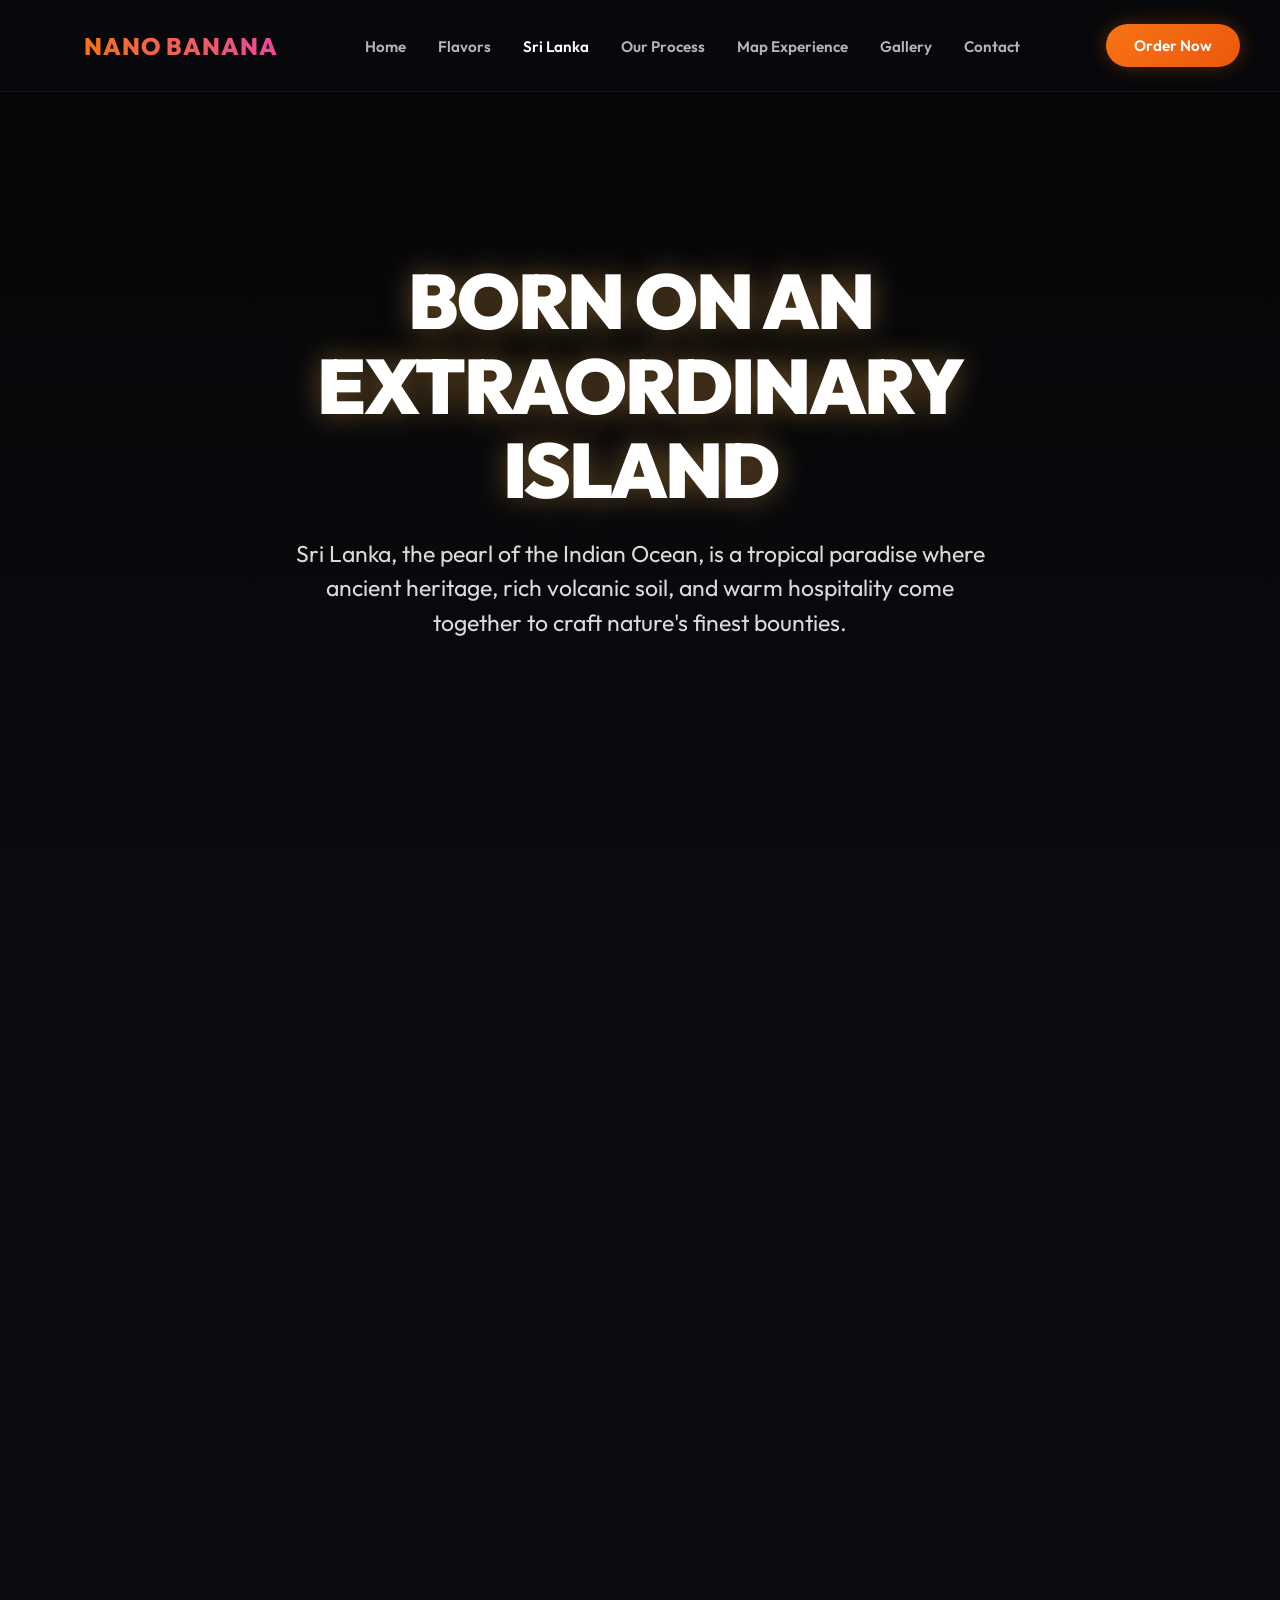
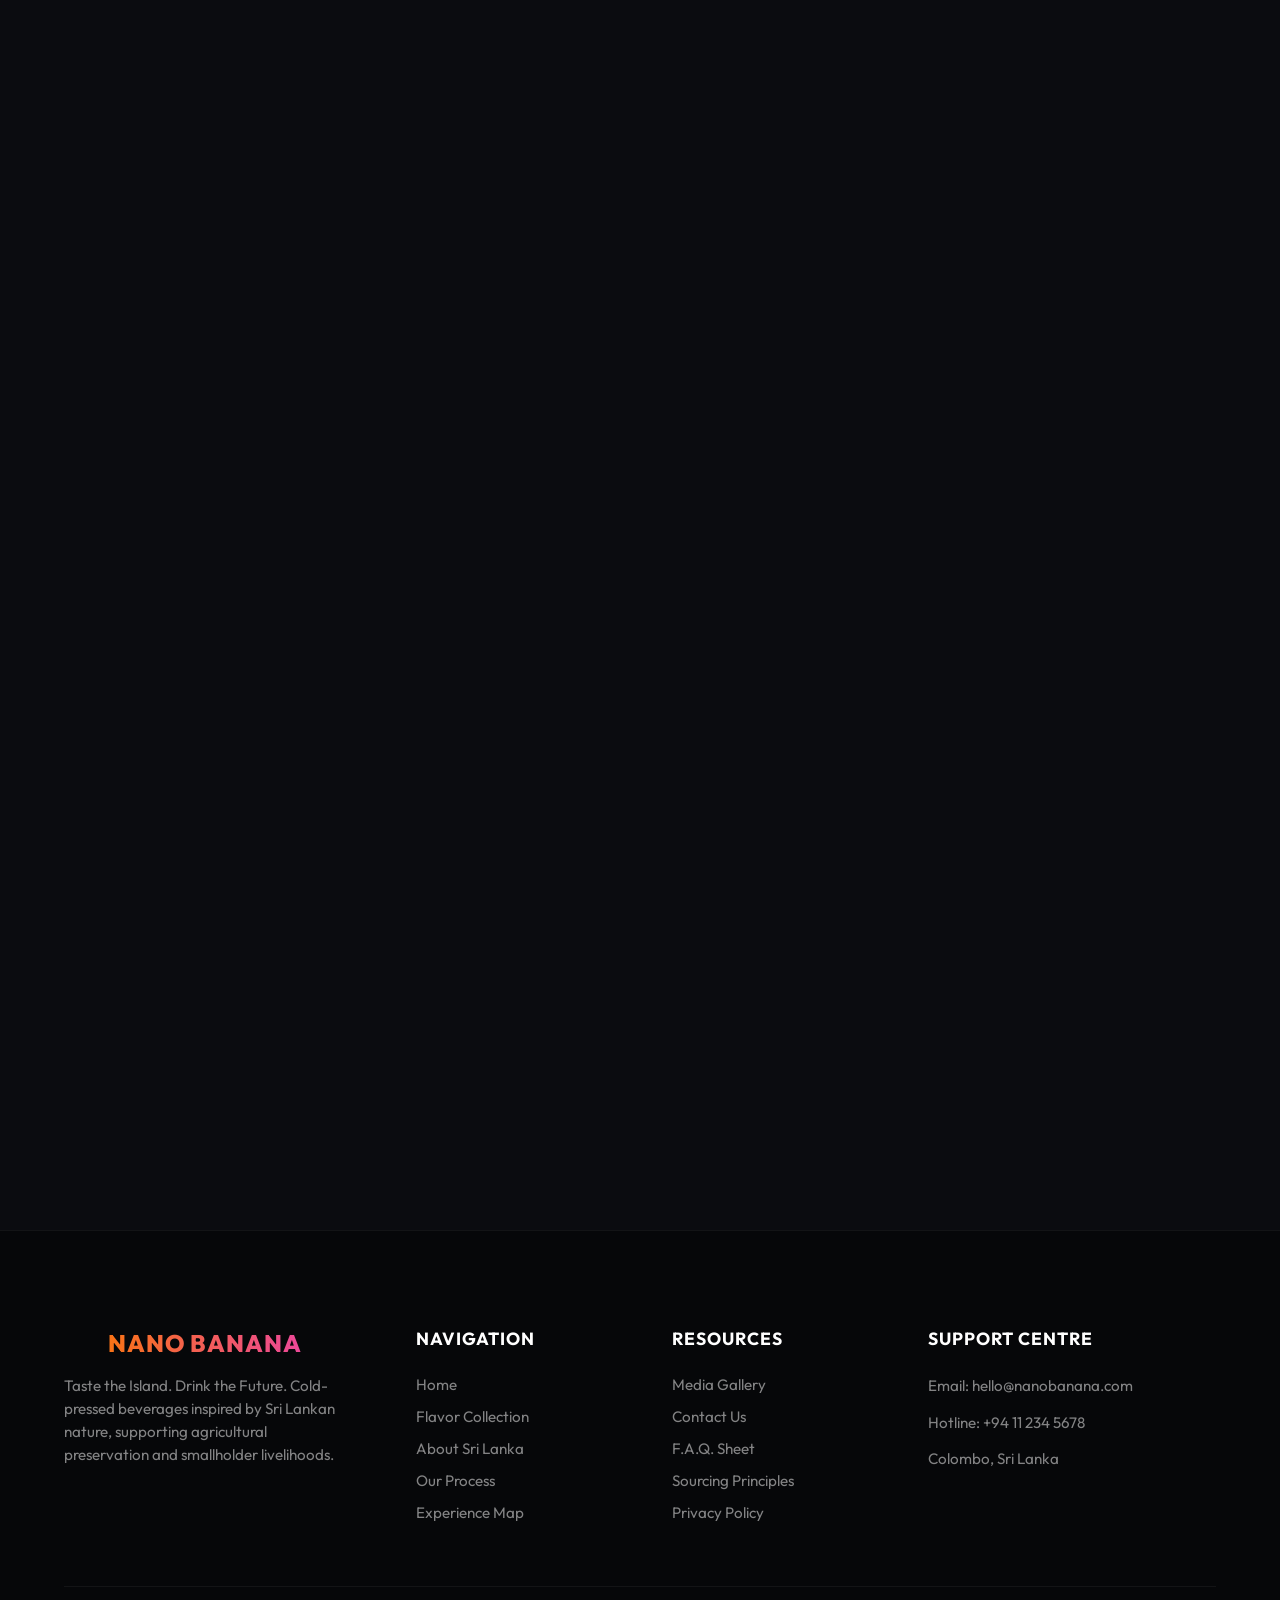
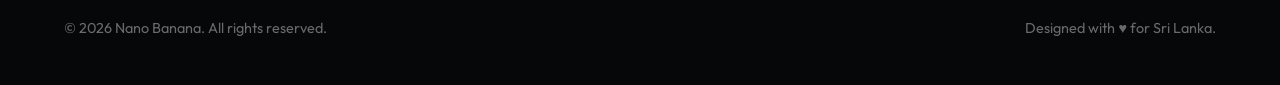
==== about.html @ 2957a3e4 "Added Flavors and about pages" ====
<!DOCTYPE html>
<html lang="en">
<head>
    <meta charset="UTF-8">
    <meta name="viewport" content="width=device-width, initial-scale=1.0">
    <title>Our Roots | About Sri Lanka - Nano Banana</title>
    <link rel="stylesheet" href="style.css">
</head>
<body>
    <!-- Navigation -->
    <nav class="navbar" id="navbar">
        <a href="index.html" class="brand">
            <svg class="brand-icon" viewBox="0 0 24 24">
                <path d="M19.5,9.5C18.8,7.9 17.5,6.5 15.8,5.8C14.1,5.1 12.2,5 10.5,5.5L13.5,2.5L12,1L6,7L12,13L13.5,11.5L10.9,8.9C12.1,8.5 13.5,8.6 14.7,9.1C15.9,9.6 16.8,10.6 17.3,11.8C17.8,13 17.8,14.4 17.3,15.6C16.8,16.8 15.9,17.7 14.7,18.2C13.5,18.7 12.1,18.7 10.9,18.2L9.5,19.6C11.3,20.5 13.5,20.6 15.4,19.9C17.3,19.2 18.8,17.7 19.5,15.8C20.2,13.8 20.2,11.6 19.5,9.5Z" />
                <path d="M8,10.5C7.2,10.5 6.5,11.2 6.5,12C6.5,12.8 7.2,13.5 8,13.5C8.8,13.5 9.5,12.8 9.5,12C9.5,11.2 8.8,10.5 8,10.5Z" />
            </svg>
            <span class="brand-text">Nano Banana</span>
        </a>
        <ul class="nav-links">
            <li><a href="index.html" class="nav-link">Home</a></li>
            <li><a href="flavors.html" class="nav-link">Flavors</a></li>
            <li><a href="about.html" class="nav-link active">Sri Lanka</a></li>
            <li><a href="farm-to-bottle.html" class="nav-link">Our Process</a></li>
            <li><a href="experience.html" class="nav-link">Map Experience</a></li>
            <li><a href="gallery.html" class="nav-link">Gallery</a></li>
            <li><a href="contact.html" class="nav-link">Contact</a></li>
        </ul>
        <a href="flavors.html" class="order-btn pulse-glow">Order Now</a>
    </nav>

    <!-- Main Shell -->
    <main style="padding-top: 0;">
        <!-- Cinematic Video Hero -->
        <section class="video-container">
            <video class="video-bg" autoplay loop muted playsinline>
                <source src="https://player.vimeo.com/external/510850877.hd.mp4?s=d0fb9d08e5e7ec4e837fcf4971c26f075d9e504c&profile_id=172&oauth2_token_id=57447761" type="video/mp4">
            </video>
            <div class="video-overlay"></div>
            <div class="video-content">
                <h1 class="glow-text">Born on an<br>Extraordinary Island</h1>
                <p>Sri Lanka, the pearl of the Indian Ocean, is a tropical paradise where ancient heritage, rich volcanic soil, and warm hospitality come together to craft nature's finest bounties.</p>
            </div>
        </section>

        <!-- Island Intro details -->
        <section class="section reveal-on-scroll">
            <div class="glass-card" style="max-width: 900px; margin: 0 auto; text-align: center;">
                <h3 class="section-title">The Soil, The Sun, The Rain</h3>
                <p class="section-text" style="line-height: 1.8; font-size: 1.2rem;">
                    Our ingredients are grown on smallholder family-owned agricultural estates throughout the island. The unique micro-climates of Sri Lanka—ranging from the humid coastal groves where golden King Coconuts thrive, to the misty highland valleys where aromatic passion fruits ripen—endow our produce with a sweetness and nutrient density that cannot be replicated anywhere else.
                </p>
                <div class="features-container" style="justify-content: center; margin-top: 2rem;">
                    <div class="feature-badge">Ancient Heritage</div>
                    <div class="feature-badge">Volcanic Soils</div>
                    <div class="feature-badge">Warm Monsoons</div>
                    <div class="feature-badge">Ecological Sourcing</div>
                </div>
            </div>
        </section>

        <!-- Destination Showcase Grid -->
        <section class="section reveal-on-scroll">
            <h2 class="section-title" style="text-align: center; margin-bottom: 1rem;">Inspiring Destinations</h2>
            <p class="section-text" style="text-align: center; max-width: 600px; margin: 0 auto 4rem auto;">Explore the geographical landmarks and natural wonders that define the soul of our beverage recipes.</p>
            
            <div class="seasonal-grid">
                <!-- Sigiriya -->
                <div class="seasonal-card">
                    <img src="https://images.unsplash.com/photo-1588598126702-861c828ca1e3?auto=format&fit=crop&w=600&q=80" alt="Sigiriya" class="seasonal-img">
                    <div class="seasonal-content">
                        <span class="seasonal-badge">UNESCO Site</span>
                        <h4>Sigiriya Fortress</h4>
                        <p>Ancient rock palace rising above the lush green northern plains.</p>
                    </div>
                </div>
                <!-- Ella -->
                <div class="seasonal-card">
                    <img src="https://images.unsplash.com/photo-1545161296-d9c2c241f2ad?auto=format&fit=crop&w=600&q=80" alt="Ella" class="seasonal-img">
                    <div class="seasonal-content">
                        <span class="seasonal-badge">Hill Country</span>
                        <h4>Scenic Ella</h4>
                        <p>Misty mountain peaks, waterfalls, and the historic Nine Arch railway bridge.</p>
                    </div>
                </div>
                <!-- Galle Fort -->
                <div class="seasonal-card">
                    <img src="https://images.unsplash.com/photo-1563189336-22442cf2828b?auto=format&fit=crop&w=600&q=80" alt="Galle Fort" class="seasonal-img">
                    <div class="seasonal-content">
                        <span class="seasonal-badge">Coastal Heritage</span>
                        <h4>Galle Fort</h4>
                        <p>16th-century fortress city enclosed by crashing ocean waves.</p>
                    </div>
                </div>
                <!-- Nuwara Eliya -->
                <div class="seasonal-card">
                    <img src="https://images.unsplash.com/photo-1555899434-94d1368aa7af?auto=format&fit=crop&w=600&q=80" alt="Nuwara Eliya" class="seasonal-img">
                    <div class="seasonal-content">
                        <span class="seasonal-badge">Tea Country</span>
                        <h4>Nuwara Eliya</h4>
                        <p>Rolling hills of emerald green tea plantations under cool highlands air.</p>
                    </div>
                </div>
                <!-- Mirissa -->
                <div class="seasonal-card">
                    <img src="https://images.unsplash.com/photo-1540206395-68808572332f?auto=format&fit=crop&w=600&q=80" alt="Mirissa" class="seasonal-img">
                    <div class="seasonal-content">
                        <span class="seasonal-badge">Tropical Beaches</span>
                        <h4>Mirissa Beach</h4>
                        <p>Crescent beach of golden sand, tall palm trees, and marine wildlife.</p>
                    </div>
                </div>
                <!-- Arugam Bay -->
                <div class="seasonal-card">
                    <img src="https://images.unsplash.com/photo-1502680390469-be75c86b636f?auto=format&fit=crop&w=600&q=80" alt="Arugam Bay" class="seasonal-img">
                    <div class="seasonal-content">
                        <span class="seasonal-badge">Surfer's Haven</span>
                        <h4>Arugam Bay</h4>
                        <p>World-famous point breaks and laid-back eastern coast surf culture.</p>
                    </div>
                </div>
            </div>
        </section>
    </main>

    <!-- Footer -->
    <footer>
        <div class="footer-grid">
            <div class="footer-brand">
                <a href="index.html" class="brand" style="padding:0;">
                    <svg class="brand-icon" viewBox="0 0 24 24">
                        <path d="M19.5,9.5C18.8,7.9 17.5,6.5 15.8,5.8C14.1,5.1 12.2,5 10.5,5.5L13.5,2.5L12,1L6,7L12,13L13.5,11.5L10.9,8.9C12.1,8.5 13.5,8.6 14.7,9.1C15.9,9.6 16.8,10.6 17.3,11.8C17.8,13 17.8,14.4 17.3,15.6C16.8,16.8 15.9,17.7 14.7,18.2C13.5,18.7 12.1,18.7 10.9,18.2L9.5,19.6C11.3,20.5 13.5,20.6 15.4,19.9C17.3,19.2 18.8,17.7 19.5,15.8C20.2,13.8 20.2,11.6 19.5,9.5Z" />
                        <path d="M8,10.5C7.2,10.5 6.5,11.2 6.5,12C6.5,12.8 7.2,13.5 8,13.5C8.8,13.5 9.5,12.8 9.5,12C9.5,11.2 8.8,10.5 8,10.5Z" />
                    </svg>
                    <span class="brand-text">Nano Banana</span>
                </a>
                <p>Taste the Island. Drink the Future. Cold-pressed beverages inspired by Sri Lankan nature, supporting agricultural preservation and smallholder livelihoods.</p>
            </div>
            <div class="footer-col">
                <h4>Navigation</h4>
                <ul class="footer-links">
                    <li><a href="index.html">Home</a></li>
                    <li><a href="flavors.html">Flavor Collection</a></li>
                    <li><a href="about.html">About Sri Lanka</a></li>
                    <li><a href="farm-to-bottle.html">Our Process</a></li>
                    <li><a href="experience.html">Experience Map</a></li>
                </ul>
            </div>
            <div class="footer-col">
                <h4>Resources</h4>
                <ul class="footer-links">
                    <li><a href="gallery.html">Media Gallery</a></li>
                    <li><a href="contact.html">Contact Us</a></li>
                    <li><a href="#">F.A.Q. Sheet</a></li>
                    <li><a href="#">Sourcing Principles</a></li>
                    <li><a href="#">Privacy Policy</a></li>
                </ul>
            </div>
            <div class="footer-col">
                <h4>Support Centre</h4>
                <ul class="footer-links" style="color: rgba(255,255,255,0.5); font-size:0.95rem; line-height: 1.6;">
                    <li>Email: <a href="mailto:hello@nanobanana.com" style="display:inline; color:inherit;">hello@nanobanana.com</a></li>
                    <li>Hotline: <a href="tel:+94112345678" style="display:inline; color:inherit;">+94 11 234 5678</a></li>
                    <li>Colombo, Sri Lanka</li>
                </ul>
            </div>
        </div>
        <div class="footer-bottom">
            <p>&copy; 2026 Nano Banana. All rights reserved.</p>
            <p>Designed with &hearts; for Sri Lanka.</p>
        </div>
    </footer>

    <script src="app.js"></script>
</body>
</html>
---- style.css ----
@import url('https://fonts.googleapis.com/css2?family=Outfit:wght@300;400;600;800;900&display=swap');

:root {
    --theme-color: #FFB74D;
    --theme-color-rgb: 255, 183, 77;
    --theme-gradient: linear-gradient(135deg, #FFB74D 0%, #FFA726 100%);
    --bg-dark: #0b0c10;
    --card-bg: rgba(255, 255, 255, 0.03);
    --card-border: rgba(255, 255, 255, 0.08);
}

* {
    box-sizing: border-box;
    margin: 0;
    padding: 0;
    -webkit-font-smoothing: antialiased;
    -moz-osx-font-smoothing: grayscale;
}

body {
    font-family: 'Outfit', sans-serif;
    background: var(--bg-dark);
    color: #ffffff;
    overflow-x: hidden;
    transition: background 0.8s cubic-bezier(0.16, 1, 0.3, 1);
}

/* Custom Selection */
::selection {
    background-color: #f97316; /* bg-orange-500 */
    color: #ffffff;
}

/* Hide Scrollbar */
::-webkit-scrollbar {
    width: 6px;
    height: 6px;
}
::-webkit-scrollbar-track {
    background: rgba(0, 0, 0, 0.2);
}
::-webkit-scrollbar-thumb {
    background: rgba(255, 255, 255, 0.1);
    border-radius: 3px;
}
::-webkit-scrollbar-thumb:hover {
    background: rgba(255, 255, 255, 0.2);
}

/* Navbar */
.navbar {
    position: fixed;
    top: 0;
    left: 0;
    width: 100%;
    z-index: 100;
    display: flex;
    justify-content: space-between;
    align-items: center;
    padding: 1.5rem 2.5rem;
    backdrop-filter: blur(20px);
    -webkit-backdrop-filter: blur(20px);
    border-bottom: 1px solid rgba(255, 255, 255, 0.05);
    background: rgba(11, 12, 16, 0.5);
    transition: all 0.3s ease;
}

.navbar.scrolled {
    padding: 1rem 2.5rem;
    border-bottom: 1px solid rgba(255, 255, 255, 0.1);
    background: rgba(11, 12, 16, 0.8);
}

.brand {
    display: flex;
    align-items: center;
    gap: 0.75rem;
    font-weight: 800;
    font-size: 1.5rem;
    text-transform: uppercase;
    letter-spacing: 1px;
    cursor: pointer;
    text-decoration: none;
}

.brand-icon {
    width: 2rem;
    height: 2rem;
    fill: url(#brand-gradient);
    transition: transform 0.5s ease;
}

.brand:hover .brand-icon {
    transform: rotate(15deg) scale(1.1);
}

.brand-text {
    background: linear-gradient(90deg, #f97316, #ec4899);
    -webkit-background-clip: text;
    -webkit-text-fill-color: transparent;
}

.nav-links {
    display: flex;
    gap: 2rem;
    list-style: none;
}

.nav-link {
    color: rgba(255, 255, 255, 0.7);
    text-decoration: none;
    font-weight: 600;
    font-size: 0.95rem;
    transition: color 0.3s ease;
}

.nav-link:hover, .nav-link.active {
    color: #ffffff;
}

.order-btn {
    background: linear-gradient(135deg, #f97316 0%, #ea580c 100%);
    color: #ffffff;
    border: none;
    padding: 0.75rem 1.75rem;
    border-radius: 50px;
    font-weight: 600;
    font-size: 0.95rem;
    cursor: pointer;
    box-shadow: 0 0 20px rgba(249, 115, 22, 0.3);
    transition: all 0.3s ease;
    text-decoration: none;
}

.order-btn:hover {
    transform: translateY(-2px);
    box-shadow: 0 0 30px rgba(249, 115, 22, 0.5);
    background: linear-gradient(135deg, #ea580c 0%, #c2410c 100%);
}

/* Scrollytelling Engine Container */
.scrolly-container {
    position: relative;
    height: 500vh; /* Scroll height */
}

.sticky-viewport {
    position: sticky;
    top: 0;
    height: 100vh;
    width: 100%;
    overflow: hidden;
    background: radial-gradient(circle at center, rgba(var(--theme-color-rgb), 0.15) 0%, rgba(11, 12, 16, 0) 70%);
}

/* Canvas container styling */
.canvas-wrapper {
    position: absolute;
    top: 0;
    left: 0;
    width: 100%;
    height: 100%;
    display: flex;
    align-items: center;
    justify-content: center;
    pointer-events: none;
    z-index: 2;
}

.canvas-wrapper canvas {
    max-width: 100%;
    max-height: 100%;
    object-fit: contain;
}

/* Text Overlays */
.overlay-text-container {
    position: absolute;
    top: 0;
    left: 0;
    width: 100%;
    height: 100%;
    z-index: 3;
    pointer-events: none;
}

.overlay-section {
    position: absolute;
    top: 0;
    left: 0;
    width: 100%;
    height: 100%;
    display: flex;
    flex-direction: column;
    justify-content: center;
    padding: 0 10%;
    opacity: 0;
    transform: translateY(30px);
    transition: opacity 0.5s ease-out, transform 0.5s ease-out;
}

.overlay-section.align-center {
    align-items: center;
    text-align: center;
}

.overlay-section.align-left {
    align-items: flex-start;
    text-align: left;
    max-width: 45%;
}

.overlay-section.align-right {
    align-items: flex-end;
    text-align: right;
    margin-left: auto;
    max-width: 45%;
}

.overlay-section h2 {
    font-size: clamp(3rem, 6vw, 6rem);
    font-weight: 900;
    line-height: 1.1;
    margin-bottom: 1rem;
    letter-spacing: -2px;
}

.overlay-section p {
    font-size: clamp(1.1rem, 2vw, 1.8rem);
    color: rgba(255, 255, 255, 0.8);
    font-weight: 400;
    max-width: 600px;
    line-height: 1.4;
}

.glow-text {
    text-shadow: 0 0 30px rgba(var(--theme-color-rgb), 0.4);
}

/* Side navigation arrows & menu */
.nav-arrows {
    position: fixed;
    top: 50%;
    transform: translateY(-50%);
    width: 100%;
    display: flex;
    justify-content: space-between;
    padding: 0 2rem;
    pointer-events: none;
    z-index: 10;
}

.nav-arrow {
    width: 3.5rem;
    height: 3.5rem;
    border-radius: 50%;
    border: 1px solid rgba(255, 255, 255, 0.1);
    background: rgba(11, 12, 16, 0.6);
    color: #ffffff;
    display: flex;
    align-items: center;
    justify-content: center;
    cursor: pointer;
    pointer-events: auto;
    backdrop-filter: blur(10px);
    transition: all 0.3s cubic-bezier(0.16, 1, 0.3, 1);
}

.nav-arrow:hover {
    background: #ffffff;
    color: #000000;
    transform: scale(1.1);
}

/* Bottom flavor menu */
.flavor-pill-menu {
    position: fixed;
    bottom: 2rem;
    left: 50%;
    transform: translateX(-50%);
    display: flex;
    gap: 0.75rem;
    padding: 0.5rem;
    border-radius: 100px;
    border: 1px solid rgba(255, 255, 255, 0.1);
    background: rgba(11, 12, 16, 0.7);
    backdrop-filter: blur(20px);
    z-index: 10;
    box-shadow: 0 10px 30px rgba(0,0,0,0.5);
}

.flavor-pill {
    padding: 0.75rem 1.5rem;
    border-radius: 50px;
    border: none;
    background: transparent;
    color: rgba(255, 255, 255, 0.6);
    font-weight: 600;
    font-size: 0.9rem;
    cursor: pointer;
    transition: all 0.3s ease;
}

.flavor-pill.active {
    background: var(--theme-color);
    color: #000000;
    box-shadow: 0 4px 15px rgba(var(--theme-color-rgb), 0.4);
}

/* Main Content (under scrollytelling) */
.content-sections {
    position: relative;
    z-index: 5;
    background: var(--bg-dark);
}

/* General Section Styling */
.section {
    padding: 8rem 4rem;
    max-width: 1200px;
    margin: 0 auto;
}

.reveal-grid {
    display: grid;
    grid-template-columns: 1fr 1fr;
    gap: 4rem;
    align-items: center;
}

@media (max-width: 768px) {
    .reveal-grid {
        grid-template-columns: 1fr;
        gap: 2rem;
        text-align: center;
    }
}

/* Glass Card */
.glass-card {
    background: var(--card-bg);
    border: 1px solid var(--card-border);
    border-radius: 24px;
    padding: 3rem;
    backdrop-filter: blur(10px);
    -webkit-backdrop-filter: blur(10px);
    box-shadow: 0 20px 50px rgba(0, 0, 0, 0.3);
}

.section-title {
    font-size: 3rem;
    font-weight: 800;
    margin-bottom: 1.5rem;
    letter-spacing: -1px;
}

.section-text {
    font-size: 1.15rem;
    line-height: 1.7;
    color: rgba(255, 255, 255, 0.7);
    margin-bottom: 2rem;
}

/* Features List */
.features-container {
    display: flex;
    flex-wrap: wrap;
    gap: 1rem;
    margin-top: 1.5rem;
}

.feature-badge {
    padding: 0.5rem 1.25rem;
    border-radius: 50px;
    background: rgba(255, 255, 255, 0.05);
    border: 1px solid rgba(255, 255, 255, 0.1);
    font-size: 0.95rem;
    font-weight: 600;
    display: flex;
    align-items: center;
    gap: 0.5rem;
}

.feature-badge::before {
    content: '';
    width: 6px;
    height: 6px;
    border-radius: 50%;
    background: var(--theme-color);
}

/* Stats grid */
.stats-grid {
    display: grid;
    grid-template-columns: repeat(3, 1fr);
    gap: 1.5rem;
}

.stat-item {
    text-align: center;
    padding: 1.5rem;
    border-radius: 16px;
    background: rgba(255, 255, 255, 0.02);
    border: 1px solid rgba(255, 255, 255, 0.05);
}

.stat-val {
    font-size: 2.5rem;
    font-weight: 800;
    color: var(--theme-color);
    margin-bottom: 0.25rem;
}

.stat-lbl {
    font-size: 0.9rem;
    color: rgba(255, 255, 255, 0.5);
    text-transform: uppercase;
    font-weight: 600;
    letter-spacing: 1px;
}

/* Buy Now section details */
.buy-now-card {
    background: linear-gradient(135deg, rgba(255, 255, 255, 0.04) 0%, rgba(255, 255, 255, 0.01) 100%);
    border: 1px solid rgba(255, 255, 255, 0.08);
    border-radius: 32px;
    padding: 4rem;
    box-shadow: 0 30px 60px rgba(0, 0, 0, 0.4);
    display: grid;
    grid-template-columns: 1.2fr 1fr;
    gap: 4rem;
}

@media (max-width: 900px) {
    .buy-now-card {
        grid-template-columns: 1fr;
        gap: 2rem;
        padding: 2.5rem;
    }
}

.price-display {
    margin-bottom: 2rem;
}

.price-amount {
    font-size: 5rem;
    font-weight: 900;
    color: var(--theme-color);
    line-height: 1;
}

.price-unit {
    font-size: 1.2rem;
    color: rgba(255, 255, 255, 0.5);
    margin-top: 0.5rem;
}

.buy-params {
    display: flex;
    flex-direction: column;
    gap: 1rem;
    margin-bottom: 2.5rem;
}

.buy-param-item {
    display: flex;
    align-items: center;
    gap: 0.75rem;
    font-size: 1.1rem;
    font-weight: 500;
}

.buy-param-item svg {
    color: var(--theme-color);
    width: 1.5rem;
    height: 1.5rem;
}

.buy-checkout {
    display: flex;
    flex-direction: column;
    justify-content: center;
    gap: 1.5rem;
    border-left: 1px solid rgba(255, 255, 255, 0.08);
    padding-left: 4rem;
}

@media (max-width: 900px) {
    .buy-checkout {
        border-left: none;
        padding-left: 0;
        border-top: 1px solid rgba(255, 255, 255, 0.08);
        padding-top: 2rem;
    }
}

.checkout-btn {
    width: 100%;
    padding: 1.25rem;
    font-size: 1.2rem;
    border-radius: 50px;
    font-weight: 700;
    text-transform: uppercase;
    letter-spacing: 1px;
}

.delivery-note {
    font-size: 0.95rem;
    color: rgba(255, 255, 255, 0.6);
    line-height: 1.5;
    text-align: center;
}

.policy-note {
    font-size: 0.85rem;
    color: rgba(255, 255, 255, 0.4);
    text-align: center;
    margin-top: 0.5rem;
}

/* Next Flavor slanted CTA */
.next-flavor-cta {
    position: relative;
    width: 100%;
    height: 350px;
    overflow: hidden;
    cursor: pointer;
    background: #000;
}

.next-flavor-bg {
    position: absolute;
    top: 0;
    left: 0;
    width: 100%;
    height: 100%;
    background: var(--next-theme-gradient, linear-gradient(135deg, #8D6E63 0%, #5D4037 100%));
    clip-path: polygon(0 15%, 100% 0, 100% 100%, 0 100%);
    transition: transform 0.6s cubic-bezier(0.16, 1, 0.3, 1), clip-path 0.6s ease;
    display: flex;
    align-items: center;
    justify-content: center;
    z-index: 1;
}

.next-flavor-cta:hover .next-flavor-bg {
    transform: scale(1.05);
    clip-path: polygon(0 8%, 100% 0, 100% 100%, 0 100%);
}

.next-flavor-content {
    position: relative;
    z-index: 2;
    text-align: center;
    padding-top: 3rem;
    color: #ffffff;
    mix-blend-mode: difference;
}

.next-label {
    font-size: 0.9rem;
    text-transform: uppercase;
    letter-spacing: 3px;
    font-weight: 800;
    margin-bottom: 0.5rem;
    color: rgba(255, 255, 255, 0.7);
}

.next-title {
    font-size: clamp(3rem, 5vw, 5rem);
    font-weight: 900;
    letter-spacing: -2px;
}

/* Footer styling */
footer {
    background: #060709;
    border-top: 1px solid rgba(255, 255, 255, 0.05);
    padding: 6rem 4rem 3rem 4rem;
}

.footer-grid {
    max-width: 1200px;
    margin: 0 auto;
    display: grid;
    grid-template-columns: 1.5fr 1fr 1fr 1.5fr;
    gap: 4rem;
}

@media (max-width: 900px) {
    .footer-grid {
        grid-template-columns: 1fr 1fr;
        gap: 2.5rem;
    }
}

@media (max-width: 600px) {
    .footer-grid {
        grid-template-columns: 1fr;
        gap: 2rem;
    }
}

.footer-brand {
    display: flex;
    flex-direction: column;
    gap: 1rem;
}

.footer-brand p {
    color: rgba(255, 255, 255, 0.5);
    font-size: 0.95rem;
    line-height: 1.5;
}

.footer-col h4 {
    font-size: 1.1rem;
    font-weight: 700;
    margin-bottom: 1.5rem;
    text-transform: uppercase;
    letter-spacing: 1px;
}

.footer-links {
    list-style: none;
    display: flex;
    flex-direction: column;
    gap: 0.75rem;
}

.footer-links a {
    color: rgba(255, 255, 255, 0.5);
    text-decoration: none;
    font-size: 0.95rem;
    transition: color 0.3s ease;
}

.footer-links a:hover {
    color: #ffffff;
}

.footer-newsletter p {
    color: rgba(255, 255, 255, 0.5);
    font-size: 0.95rem;
    line-height: 1.5;
    margin-bottom: 1.25rem;
}

.newsletter-form {
    display: flex;
    gap: 0.5rem;
}

.newsletter-input {
    flex: 1;
    background: rgba(255, 255, 255, 0.03);
    border: 1px solid rgba(255, 255, 255, 0.1);
    padding: 0.75rem 1.25rem;
    border-radius: 50px;
    color: #ffffff;
    font-family: inherit;
    font-size: 0.95rem;
}

.newsletter-input:focus {
    outline: none;
    border-color: var(--theme-color);
}

.newsletter-submit {
    background: #ffffff;
    color: #000000;
    border: none;
    width: 3rem;
    height: 3rem;
    border-radius: 50%;
    display: flex;
    align-items: center;
    justify-content: center;
    cursor: pointer;
    font-weight: 900;
    transition: all 0.3s ease;
}

.newsletter-submit:hover {
    background: var(--theme-color);
    transform: scale(1.05);
}

.footer-bottom {
    max-width: 1200px;
    margin: 4rem auto 0 auto;
    padding-top: 2rem;
    border-top: 1px solid rgba(255, 255, 255, 0.05);
    display: flex;
    justify-content: space-between;
    align-items: center;
    color: rgba(255, 255, 255, 0.4);
    font-size: 0.9rem;
}

@media (max-width: 600px) {
    .footer-bottom {
        flex-direction: column;
        gap: 1rem;
        text-align: center;
    }
}

/* Animations & Reveals */
.reveal-on-scroll {
    opacity: 0;
    transform: translateY(40px);
    transition: opacity 1s cubic-bezier(0.16, 1, 0.3, 1), transform 1s cubic-bezier(0.16, 1, 0.3, 1);
}

.reveal-on-scroll.revealed {
    opacity: 1;
    transform: translateY(0);
}

/* Pulse animation for order glow */
@keyframes glowPulse {
    0% {
        box-shadow: 0 0 20px rgba(var(--theme-color-rgb), 0.3);
    }
    50% {
        box-shadow: 0 0 30px rgba(var(--theme-color-rgb), 0.6);
    }
    100% {
        box-shadow: 0 0 20px rgba(var(--theme-color-rgb), 0.3);
    }
}

.pulse-glow {
    animation: glowPulse 2s infinite ease-in-out;
}

/* Cinematic Video Hero Styles */
.video-container {
    position: relative;
    width: 100%;
    height: 100vh;
    overflow: hidden;
    display: flex;
    align-items: center;
    justify-content: center;
    background: #000;
}

.video-bg {
    position: absolute;
    top: 50%;
    left: 50%;
    width: 100%;
    height: 100%;
    object-fit: cover;
    transform: translate(-50%, -50%);
    z-index: 1;
    opacity: 0.6;
}

.video-overlay {
    position: absolute;
    top: 0;
    left: 0;
    width: 100%;
    height: 100%;
    background: linear-gradient(180deg, rgba(11, 12, 16, 0.4) 0%, rgba(11, 12, 16, 0.95) 100%);
    z-index: 2;
}

.video-content {
    position: relative;
    z-index: 3;
    text-align: center;
    max-width: 900px;
    padding: 0 2rem;
    display: flex;
    flex-direction: column;
    align-items: center;
    gap: 1.5rem;
}

.video-content h1 {
    font-size: clamp(3rem, 6vw, 5.5rem);
    font-weight: 900;
    line-height: 1.1;
    letter-spacing: -2px;
    text-transform: uppercase;
}

.video-content p {
    font-size: clamp(1.1rem, 1.8vw, 1.6rem);
    color: rgba(255, 255, 255, 0.85);
    max-width: 700px;
    line-height: 1.5;
}

.video-btns {
    display: flex;
    gap: 1.5rem;
    margin-top: 1rem;
}

.outline-btn {
    background: transparent;
    color: #ffffff;
    border: 2px solid rgba(255, 255, 255, 0.2);
    padding: 0.75rem 1.75rem;
    border-radius: 50px;
    font-weight: 600;
    font-size: 0.95rem;
    cursor: pointer;
    transition: all 0.3s ease;
    text-decoration: none;
    display: inline-flex;
    align-items: center;
}

.outline-btn:hover {
    border-color: #ffffff;
    background: rgba(255, 255, 255, 0.05);
    transform: translateY(-2px);
}

/* Statistics Counters */
.counter-grid {
    display: grid;
    grid-template-columns: repeat(auto-fit, minmax(200px, 1fr));
    gap: 2rem;
    margin-top: 3rem;
}

.counter-card {
    text-align: center;
    padding: 3rem 2rem;
    background: var(--card-bg);
    border: 1px solid var(--card-border);
    border-radius: 24px;
    backdrop-filter: blur(10px);
    transition: all 0.3s ease;
}

.counter-card:hover {
    border-color: var(--theme-color);
    transform: translateY(-5px);
}

.counter-val {
    font-size: 3.5rem;
    font-weight: 900;
    color: var(--theme-color);
    margin-bottom: 0.5rem;
    letter-spacing: -1px;
}

.counter-lbl {
    font-size: 0.95rem;
    color: rgba(255, 255, 255, 0.5);
    text-transform: uppercase;
    font-weight: 600;
    letter-spacing: 1px;
}

/* Testimonial Slider */
.testimonials-section {
    position: relative;
    max-width: 900px;
    margin: 0 auto;
    overflow: hidden;
}

.testimonial-container {
    display: flex;
    transition: transform 0.6s cubic-bezier(0.16, 1, 0.3, 1);
}

.testimonial-slide {
    flex: 0 0 100%;
    padding: 3rem;
    box-sizing: border-box;
    text-align: center;
    display: flex;
    flex-direction: column;
    align-items: center;
    gap: 1.5rem;
}

.testimonial-quote {
    font-size: clamp(1.2rem, 2vw, 1.8rem);
    line-height: 1.6;
    color: rgba(255, 255, 255, 0.9);
    font-weight: 300;
    font-style: italic;
    max-width: 750px;
}

.testimonial-quote::before, .testimonial-quote::after {
    content: '"';
    color: var(--theme-color);
    font-size: 2.5rem;
    font-family: serif;
    vertical-align: middle;
    line-height: 0;
}

.testimonial-user {
    display: flex;
    flex-direction: column;
    align-items: center;
    gap: 0.5rem;
}

.testimonial-avatar {
    width: 4.5rem;
    height: 4.5rem;
    border-radius: 50%;
    object-fit: cover;
    border: 2px solid var(--theme-color);
    box-shadow: 0 0 15px rgba(var(--theme-color-rgb), 0.3);
}

.testimonial-name {
    font-weight: 700;
    font-size: 1.1rem;
    color: #ffffff;
}

.testimonial-role {
    font-size: 0.85rem;
    color: rgba(255, 255, 255, 0.4);
    text-transform: uppercase;
    letter-spacing: 1px;
}

.testimonial-dots {
    display: flex;
    justify-content: center;
    gap: 0.5rem;
    margin-top: 1rem;
}

.testimonial-dot {
    width: 8px;
    height: 8px;
    border-radius: 50%;
    background: rgba(255, 255, 255, 0.2);
    border: none;
    cursor: pointer;
    transition: all 0.3s ease;
}

.testimonial-dot.active {
    background: var(--theme-color);
    width: 24px;
    border-radius: 10px;
}

/* Seasonal Grid & Cards */
.seasonal-grid {
    display: grid;
    grid-template-columns: repeat(auto-fit, minmax(260px, 1fr));
    gap: 2rem;
    margin-top: 3rem;
}

.seasonal-card {
    position: relative;
    height: 380px;
    border-radius: 24px;
    overflow: hidden;
    border: 1px solid var(--card-border);
    cursor: pointer;
    background: #000;
}

.seasonal-img {
    width: 100%;
    height: 100%;
    object-fit: cover;
    opacity: 0.7;
    transition: transform 0.6s cubic-bezier(0.16, 1, 0.3, 1), opacity 0.6s ease;
}

.seasonal-card:hover .seasonal-img {
    transform: scale(1.08);
    opacity: 0.9;
}

.seasonal-card::after {
    content: '';
    position: absolute;
    top: 0;
    left: 0;
    width: 100%;
    height: 100%;
    background: linear-gradient(180deg, rgba(11, 12, 16, 0) 30%, rgba(11, 12, 16, 0.9) 100%);
    z-index: 2;
}

.seasonal-content {
    position: absolute;
    bottom: 0;
    left: 0;
    width: 100%;
    padding: 2rem;
    z-index: 3;
    box-sizing: border-box;
}

.seasonal-badge {
    background: var(--theme-color);
    color: #000000;
    padding: 0.25rem 0.75rem;
    font-size: 0.75rem;
    font-weight: 800;
    text-transform: uppercase;
    border-radius: 50px;
    display: inline-block;
    margin-bottom: 0.75rem;
}

.seasonal-card h4 {
    font-size: 1.6rem;
    font-weight: 800;
    margin-bottom: 0.5rem;
}

.seasonal-card p {
    color: rgba(255, 255, 255, 0.65);
    font-size: 0.95rem;
    line-height: 1.4;
}

/* Timeline Layout */
.timeline {
    position: relative;
    max-width: 1000px;
    margin: 4rem auto;
    padding: 2rem 0;
}

.timeline::before {
    content: '';
    position: absolute;
    left: 50%;
    top: 0;
    width: 2px;
    height: 100%;
    background: rgba(255, 255, 255, 0.1);
    transform: translateX(-50%);
}

@media (max-width: 768px) {
    .timeline::before {
        left: 30px;
    }
}

.timeline-item {
    position: relative;
    width: 50%;
    padding: 2rem 3rem;
    box-sizing: border-box;
}

.timeline-item:nth-child(odd) {
    left: 0;
    text-align: right;
}

.timeline-item:nth-child(even) {
    left: 50%;
}

@media (max-width: 768px) {
    .timeline-item {
        width: 100%;
        left: 0 !important;
        text-align: left !important;
        padding-left: 80px;
        padding-right: 2rem;
    }
}

.timeline-dot {
    position: absolute;
    width: 16px;
    height: 16px;
    border-radius: 50%;
    background: var(--theme-color);
    border: 4px solid var(--bg-dark);
    top: 3rem;
    z-index: 5;
}

.timeline-item:nth-child(odd) .timeline-dot {
    right: -12px;
}

.timeline-item:nth-child(even) .timeline-dot {
    left: -12px;
}

@media (max-width: 768px) {
    .timeline-dot {
        left: 21px !important;
    }
}

.timeline-step {
    font-size: 0.85rem;
    font-weight: 800;
    color: var(--theme-color);
    text-transform: uppercase;
    letter-spacing: 2px;
    margin-bottom: 0.5rem;
}

.timeline-item h4 {
    font-size: 1.8rem;
    font-weight: 800;
    margin-bottom: 0.75rem;
}

.timeline-item p {
    font-size: 1.05rem;
    color: rgba(255, 255, 255, 0.7);
    line-height: 1.6;
}

/* Map experience */
.map-layout {
    display: grid;
    grid-template-columns: 1.5fr 1fr;
    gap: 3rem;
    align-items: center;
}

@media (max-width: 900px) {
    .map-layout {
        grid-template-columns: 1fr;
        gap: 2rem;
    }
}

.map-wrapper {
    position: relative;
    background: var(--card-bg);
    border: 1px solid var(--card-border);
    border-radius: 32px;
    padding: 3rem 1rem;
    display: flex;
    justify-content: center;
    align-items: center;
    overflow: hidden;
    height: 580px;
}

.sri-lanka-map {
    height: 100%;
    max-width: 100%;
}

.map-marker {
    fill: #ffffff;
    stroke: var(--theme-color);
    stroke-width: 2.5px;
    cursor: pointer;
    transition: all 0.4s cubic-bezier(0.16, 1, 0.3, 1);
}

.map-marker:hover, .map-marker.active {
    fill: var(--theme-color);
    stroke: #ffffff;
    stroke-width: 3px;
    transform: scale(1.3);
    transform-origin: center;
    filter: drop-shadow(0 0 10px rgba(var(--theme-color-rgb), 0.8));
}

.map-details-card {
    height: 100%;
}

/* Gallery filtering grid */
.gallery-filters {
    display: flex;
    justify-content: center;
    gap: 0.75rem;
    margin-bottom: 3rem;
    flex-wrap: wrap;
}

.gallery-filter-btn {
    padding: 0.6rem 1.5rem;
    border-radius: 50px;
    border: 1px solid rgba(255, 255, 255, 0.1);
    background: transparent;
    color: rgba(255, 255, 255, 0.7);
    font-weight: 600;
    font-size: 0.95rem;
    font-family: inherit;
    cursor: pointer;
    transition: all 0.3s ease;
}

.gallery-filter-btn:hover, .gallery-filter-btn.active {
    background: #ffffff;
    color: #000000;
    border-color: #ffffff;
    transform: translateY(-1px);
}

.gallery-grid {
    display: grid;
    grid-template-columns: repeat(auto-fill, minmax(280px, 1fr));
    gap: 1.5rem;
    margin-top: 2rem;
}

.gallery-item {
    position: relative;
    border-radius: 20px;
    overflow: hidden;
    height: 280px;
    border: 1px solid var(--card-border);
    background: #000;
    cursor: pointer;
    transition: all 0.5s cubic-bezier(0.16, 1, 0.3, 1);
}

.gallery-item img {
    width: 100%;
    height: 100%;
    object-fit: cover;
    opacity: 0.75;
    transition: transform 0.6s cubic-bezier(0.16, 1, 0.3, 1), opacity 0.6s ease;
}

.gallery-item:hover img {
    transform: scale(1.06);
    opacity: 0.95;
}

.gallery-overlay {
    position: absolute;
    top: 0;
    left: 0;
    width: 100%;
    height: 100%;
    background: linear-gradient(0deg, rgba(11, 12, 16, 0.9) 0%, rgba(11, 12, 16, 0) 70%);
    display: flex;
    flex-direction: column;
    justify-content: flex-end;
    padding: 1.75rem;
    box-sizing: border-box;
    opacity: 0;
    transform: translateY(10px);
    transition: opacity 0.4s ease, transform 0.4s ease;
    z-index: 2;
}

.gallery-item:hover .gallery-overlay {
    opacity: 1;
    transform: translateY(0);
}

.gallery-tag {
    color: var(--theme-color);
    font-size: 0.8rem;
    font-weight: 800;
    text-transform: uppercase;
    letter-spacing: 1px;
    margin-bottom: 0.25rem;
}

.gallery-title {
    font-size: 1.2rem;
    font-weight: 700;
}

/* Flavor Roster Grid */
.flavors-grid {
    display: grid;
    grid-template-columns: repeat(auto-fill, minmax(280px, 1fr));
    gap: 2rem;
    margin-top: 3rem;
}

.flavor-card {
    background: var(--card-bg);
    border: 1px solid var(--card-border);
    border-radius: 24px;
    padding: 2rem;
    backdrop-filter: blur(10px);
    transition: all 0.4s cubic-bezier(0.16, 1, 0.3, 1);
    display: flex;
    flex-direction: column;
    gap: 1.25rem;
}

.flavor-card:hover {
    transform: translateY(-5px);
    border-color: var(--theme-color);
    box-shadow: 0 15px 40px rgba(0, 0, 0, 0.4);
}

.flavor-card-img-wrapper {
    width: 100%;
    height: 240px;
    border-radius: 16px;
    overflow: hidden;
    background: rgba(255,255,255,0.02);
    border: 1px solid rgba(255,255,255,0.05);
    position: relative;
    display: flex;
    align-items: center;
    justify-content: center;
}

.flavor-card-img {
    max-height: 90%;
    max-width: 90%;
    object-fit: contain;
    transition: transform 0.5s ease;
}

.flavor-card:hover .flavor-card-img {
    transform: scale(1.08) rotate(5deg);
}

.flavor-card-meta {
    display: flex;
    flex-direction: column;
    gap: 0.25rem;
}

.flavor-card-name {
    font-size: 1.5rem;
    font-weight: 800;
    letter-spacing: -0.5px;
}

.flavor-card-desc {
    font-size: 0.95rem;
    color: rgba(255, 255, 255, 0.6);
    line-height: 1.5;
    min-height: 4.5rem;
}

.flavor-card-nutrition {
    display: flex;
    flex-direction: column;
    gap: 0.5rem;
    border-top: 1px solid rgba(255, 255, 255, 0.05);
    padding-top: 1rem;
    font-size: 0.9rem;
}

.flavor-nutrition-row {
    display: flex;
    justify-content: space-between;
    color: rgba(255, 255, 255, 0.5);
}

.flavor-nutrition-row span:last-child {
    color: #ffffff;
    font-weight: 600;
}

.flavor-card-action {
    display: flex;
    justify-content: space-between;
    align-items: center;
    margin-top: 0.5rem;
}

.flavor-card-price {
    font-size: 1.5rem;
    font-weight: 900;
    color: var(--theme-color);
}

.flavor-card-btn {
    background: #ffffff;
    color: #000000;
    border: none;
    padding: 0.6rem 1.25rem;
    border-radius: 50px;
    font-weight: 600;
    font-size: 0.9rem;
    cursor: pointer;
    transition: all 0.3s ease;
}

.flavor-card-btn:hover {
    background: var(--theme-color);
    color: #000000;
    transform: translateY(-1px);
}

/* Contact Styles */
.contact-grid {
    display: grid;
    grid-template-columns: 1.2fr 1fr;
    gap: 4rem;
}

@media (max-width: 900px) {
    .contact-grid {
        grid-template-columns: 1fr;
        gap: 3rem;
    }
}

.form-group {
    display: flex;
    flex-direction: column;
    gap: 0.5rem;
    margin-bottom: 1.5rem;
}

.form-group label {
    font-size: 0.9rem;
    font-weight: 600;
    color: rgba(255, 255, 255, 0.6);
    text-transform: uppercase;
    letter-spacing: 1px;
}

.form-input {
    background: rgba(255, 255, 255, 0.03);
    border: 1px solid rgba(255, 255, 255, 0.08);
    padding: 0.9rem 1.25rem;
    border-radius: 12px;
    color: #ffffff;
    font-family: inherit;
    font-size: 1rem;
    transition: all 0.3s ease;
}

.form-input:focus {
    outline: none;
    border-color: var(--theme-color);
    background: rgba(255, 255, 255, 0.05);
}

.social-links {
    display: flex;
    gap: 1rem;
    margin-top: 1.5rem;
}

.social-icon {
    width: 3rem;
    height: 3rem;
    border-radius: 50%;
    background: rgba(255, 255, 255, 0.03);
    border: 1px solid rgba(255, 255, 255, 0.08);
    display: flex;
    align-items: center;
    justify-content: center;
    color: rgba(255, 255, 255, 0.7);
    transition: all 0.3s ease;
    text-decoration: none;
}

.social-icon:hover {
    color: #ffffff;
    border-color: var(--theme-color);
    transform: translateY(-3px);
    box-shadow: 0 0 15px rgba(var(--theme-color-rgb), 0.3);
}

.social-icon svg {
    width: 1.25rem;
    height: 1.25rem;
}

/* Map invert filter to match styling */
.dark-map {
    width: 100%;
    height: 380px;
    border-radius: 24px;
    border: 1px solid var(--card-border);
    margin-top: 2rem;
    z-index: 1;
}

.leaflet-tile {
    filter: invert(100%) hue-rotate(180deg) brightness(90%) contrast(90%);
}

.contact-info-list {
    display: flex;
    flex-direction: column;
    gap: 1.5rem;
}

.contact-info-item {
    display: flex;
    align-items: flex-start;
    gap: 1rem;
}

.contact-info-item svg {
    color: var(--theme-color);
    width: 1.5rem;
    height: 1.5rem;
    flex-shrink: 0;
    margin-top: 0.25rem;
}

.contact-info-text h5 {
    font-size: 1.1rem;
    font-weight: 700;
    margin-bottom: 0.25rem;
}

.contact-info-text p {
    color: rgba(255, 255, 255, 0.6);
    line-height: 1.4;
}
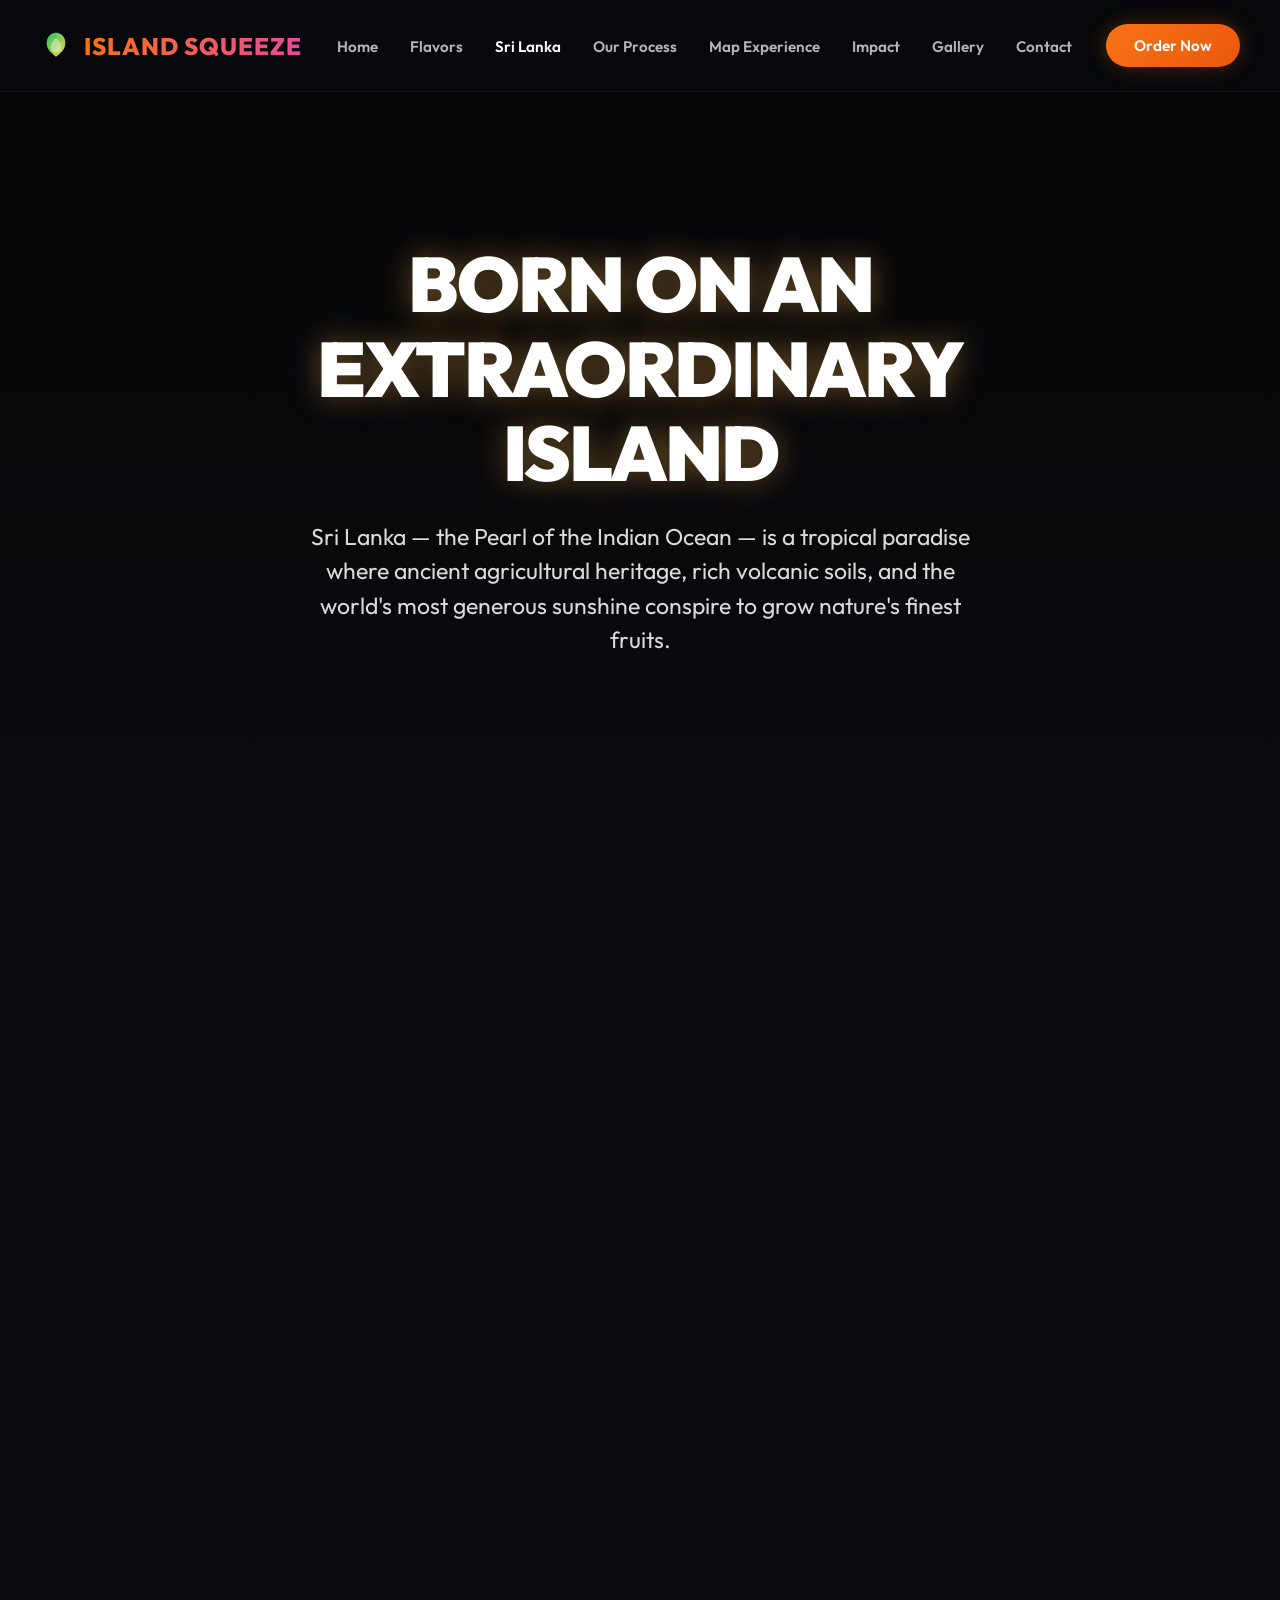
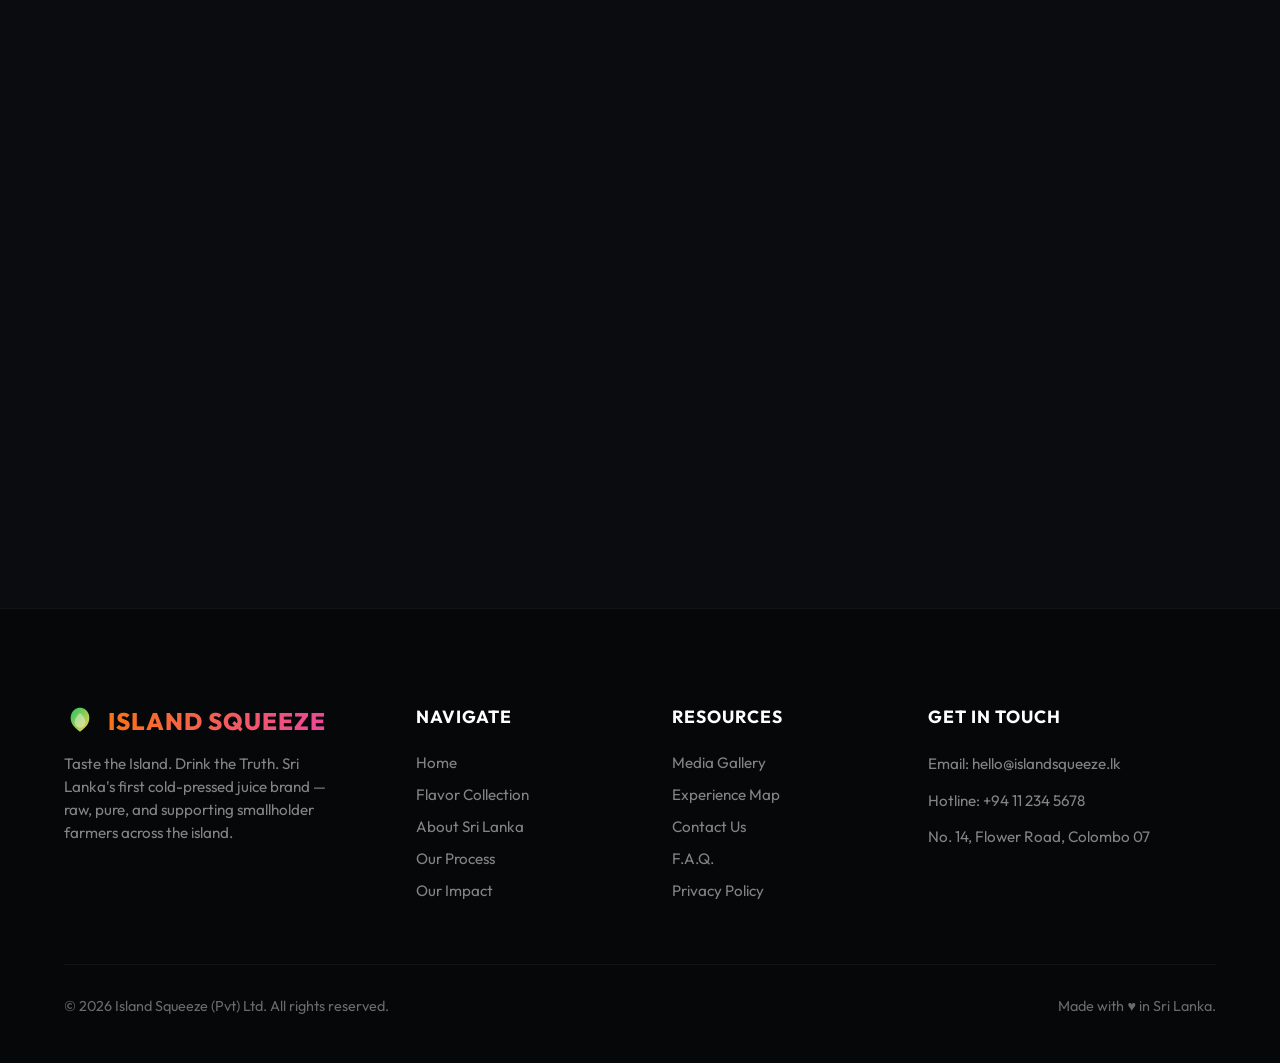
==== commit 37728c0f: "Product Name Changed" ====
--- a/about.html
+++ b/about.html
@@ -1,20 +1,31 @@
 <!DOCTYPE html>
 <html lang="en">
+
 <head>
     <meta charset="UTF-8">
     <meta name="viewport" content="width=device-width, initial-scale=1.0">
-    <title>Our Roots | About Sri Lanka - Nano Banana</title>
+    <title>Our Roots | Sri Lanka - Island Squeeze</title>
     <link rel="stylesheet" href="style.css">
 </head>
+
 <body>
-    <!-- Navigation -->
+    <svg style="width:0;height:0;position:absolute;" aria-hidden="true" focusable="false">
+        <defs>
+            <linearGradient id="brand-gradient" x1="0%" y1="0%" x2="100%" y2="100%">
+                <stop offset="0%" stop-color="#22C55E" />
+                <stop offset="100%" stop-color="#FCD34D" />
+            </linearGradient>
+        </defs>
+    </svg>
     <nav class="navbar" id="navbar">
         <a href="index.html" class="brand">
             <svg class="brand-icon" viewBox="0 0 24 24">
-                <path d="M19.5,9.5C18.8,7.9 17.5,6.5 15.8,5.8C14.1,5.1 12.2,5 10.5,5.5L13.5,2.5L12,1L6,7L12,13L13.5,11.5L10.9,8.9C12.1,8.5 13.5,8.6 14.7,9.1C15.9,9.6 16.8,10.6 17.3,11.8C17.8,13 17.8,14.4 17.3,15.6C16.8,16.8 15.9,17.7 14.7,18.2C13.5,18.7 12.1,18.7 10.9,18.2L9.5,19.6C11.3,20.5 13.5,20.6 15.4,19.9C17.3,19.2 18.8,17.7 19.5,15.8C20.2,13.8 20.2,11.6 19.5,9.5Z" />
-                <path d="M8,10.5C7.2,10.5 6.5,11.2 6.5,12C6.5,12.8 7.2,13.5 8,13.5C8.8,13.5 9.5,12.8 9.5,12C9.5,11.2 8.8,10.5 8,10.5Z" />
+                <path
+                    d="M12,2C9,2 6.5,4 5.5,6.8C4.5,9.6 5,12.5 6.5,14.8C8,17.1 10,18.5 12,20C14,18.5 16,17.1 17.5,14.8C19,12.5 19.5,9.6 18.5,6.8C17.5,4 15,2 12,2Z" />
+                <path d="M12,6C12,6 8,9 8,13C8,15.2 9.8,17 12,17C14.2,17 16,15.2 16,13C16,9 12,6 12,6Z"
+                    fill="rgba(255,255,255,0.4)" />
             </svg>
-            <span class="brand-text">Nano Banana</span>
+            <span class="brand-text">Island Squeeze</span>
         </a>
         <ul class="nav-links">
             <li><a href="index.html" class="nav-link">Home</a></li>
@@ -22,154 +33,202 @@
             <li><a href="about.html" class="nav-link active">Sri Lanka</a></li>
             <li><a href="farm-to-bottle.html" class="nav-link">Our Process</a></li>
             <li><a href="experience.html" class="nav-link">Map Experience</a></li>
+            <li><a href="impact.html" class="nav-link">Impact</a></li>
             <li><a href="gallery.html" class="nav-link">Gallery</a></li>
             <li><a href="contact.html" class="nav-link">Contact</a></li>
         </ul>
         <a href="flavors.html" class="order-btn pulse-glow">Order Now</a>
     </nav>
 
-    <!-- Main Shell -->
-    <main style="padding-top: 0;">
-        <!-- Cinematic Video Hero -->
+    <main style="padding-top:0;">
+        <!-- Video Hero -->
         <section class="video-container">
             <video class="video-bg" autoplay loop muted playsinline>
-                <source src="https://player.vimeo.com/external/510850877.hd.mp4?s=d0fb9d08e5e7ec4e837fcf4971c26f075d9e504c&profile_id=172&oauth2_token_id=57447761" type="video/mp4">
+                <source
+                    src="https://player.vimeo.com/external/510850877.hd.mp4?s=d0fb9d08e5e7ec4e837fcf4971c26f075d9e504c&profile_id=172&oauth2_token_id=57447761"
+                    type="video/mp4">
             </video>
             <div class="video-overlay"></div>
             <div class="video-content">
                 <h1 class="glow-text">Born on an<br>Extraordinary Island</h1>
-                <p>Sri Lanka, the pearl of the Indian Ocean, is a tropical paradise where ancient heritage, rich volcanic soil, and warm hospitality come together to craft nature's finest bounties.</p>
-            </div>
-        </section>
-
-        <!-- Island Intro details -->
+                <p>Sri Lanka — the Pearl of the Indian Ocean — is a tropical paradise where ancient agricultural
+                    heritage, rich volcanic soils, and the world's most generous sunshine conspire to grow nature's
+                    finest fruits.</p>
+            </div>
+        </section>
+
+        <!-- Island Intro -->
         <section class="section reveal-on-scroll">
-            <div class="glass-card" style="max-width: 900px; margin: 0 auto; text-align: center;">
+            <div class="glass-card" style="max-width:900px;margin:0 auto;text-align:center;">
                 <h3 class="section-title">The Soil, The Sun, The Rain</h3>
-                <p class="section-text" style="line-height: 1.8; font-size: 1.2rem;">
-                    Our ingredients are grown on smallholder family-owned agricultural estates throughout the island. The unique micro-climates of Sri Lanka—ranging from the humid coastal groves where golden King Coconuts thrive, to the misty highland valleys where aromatic passion fruits ripen—endow our produce with a sweetness and nutrient density that cannot be replicated anywhere else.
+                <p class="section-text" style="line-height:1.8;font-size:1.2rem;">
+                    Every Island Squeeze juice begins with a specific place. Our ingredients are grown by smallholder
+                    families across Sri Lanka's extraordinary range of micro-climates — from the humid coastal groves
+                    where King Coconuts flourish under Indian Ocean salt air, to the cool highland valleys where
+                    aromatic passion fruits ripen slowly in mist and mineral-rich red volcanic soil. The diversity of
+                    this island, in the space of a few hundred kilometres, produces flavour complexity that cannot be
+                    replicated anywhere else on earth.
                 </p>
-                <div class="features-container" style="justify-content: center; margin-top: 2rem;">
+                <div class="features-container" style="justify-content:center;margin-top:2rem;">
                     <div class="feature-badge">Ancient Heritage</div>
-                    <div class="feature-badge">Volcanic Soils</div>
+                    <div class="feature-badge">Volcanic Red Soils</div>
                     <div class="feature-badge">Warm Monsoons</div>
                     <div class="feature-badge">Ecological Sourcing</div>
-                </div>
-            </div>
-        </section>
-
-        <!-- Destination Showcase Grid -->
+                    <div class="feature-badge">2,500 Year Farming Legacy</div>
+                </div>
+            </div>
+        </section>
+
+        <!-- Destinations -->
         <section class="section reveal-on-scroll">
-            <h2 class="section-title" style="text-align: center; margin-bottom: 1rem;">Inspiring Destinations</h2>
-            <p class="section-text" style="text-align: center; max-width: 600px; margin: 0 auto 4rem auto;">Explore the geographical landmarks and natural wonders that define the soul of our beverage recipes.</p>
-            
+            <h2 class="section-title" style="text-align:center;margin-bottom:1rem;">The Landscapes That Shape Our
+                Flavors</h2>
+            <p class="section-text" style="text-align:center;max-width:600px;margin:0 auto 4rem auto;">Each geographical
+                region of Sri Lanka contributes a distinct soil type, altitude, and microclimate that directly shapes
+                the character of the fruits we press.</p>
+
             <div class="seasonal-grid">
-                <!-- Sigiriya -->
-                <div class="seasonal-card">
-                    <img src="https://images.unsplash.com/photo-1588598126702-861c828ca1e3?auto=format&fit=crop&w=600&q=80" alt="Sigiriya" class="seasonal-img">
-                    <div class="seasonal-content">
-                        <span class="seasonal-badge">UNESCO Site</span>
-                        <h4>Sigiriya Fortress</h4>
-                        <p>Ancient rock palace rising above the lush green northern plains.</p>
-                    </div>
-                </div>
-                <!-- Ella -->
-                <div class="seasonal-card">
-                    <img src="https://images.unsplash.com/photo-1545161296-d9c2c241f2ad?auto=format&fit=crop&w=600&q=80" alt="Ella" class="seasonal-img">
+                <div class="seasonal-card">
+                    <img src="https://images.unsplash.com/photo-1588598126702-861c828ca1e3?auto=format&fit=crop&w=600&q=80"
+                        alt="Sigiriya" class="seasonal-img">
+                    <div class="seasonal-content">
+                        <span class="seasonal-badge">UNESCO World Heritage</span>
+                        <h4>Sigiriya & The Dry Zone</h4>
+                        <p>The intense heat and semi-arid soils of the North Central Province concentrate extraordinary
+                            natural sugar levels in our mango and pomegranate groves.</p>
+                    </div>
+                </div>
+                <div class="seasonal-card">
+                    <img src="https://images.unsplash.com/photo-1545161296-d9c2c241f2ad?auto=format&fit=crop&w=600&q=80"
+                        alt="Ella" class="seasonal-img">
                     <div class="seasonal-content">
                         <span class="seasonal-badge">Hill Country</span>
-                        <h4>Scenic Ella</h4>
-                        <p>Misty mountain peaks, waterfalls, and the historic Nine Arch railway bridge.</p>
-                    </div>
-                </div>
-                <!-- Galle Fort -->
-                <div class="seasonal-card">
-                    <img src="https://images.unsplash.com/photo-1563189336-22442cf2828b?auto=format&fit=crop&w=600&q=80" alt="Galle Fort" class="seasonal-img">
+                        <h4>Ella & the Uva Highlands</h4>
+                        <p>Misty mountain terraces above 1,000m produce our passion fruit. The dramatic day-to-night
+                            temperature swings create a tart complexity no lowland orchard can match.</p>
+                    </div>
+                </div>
+                <div class="seasonal-card">
+                    <img src="https://images.unsplash.com/photo-1563189336-22442cf2828b?auto=format&fit=crop&w=600&q=80"
+                        alt="Galle Fort" class="seasonal-img">
                     <div class="seasonal-content">
                         <span class="seasonal-badge">Coastal Heritage</span>
-                        <h4>Galle Fort</h4>
-                        <p>16th-century fortress city enclosed by crashing ocean waves.</p>
-                    </div>
-                </div>
-                <!-- Nuwara Eliya -->
-                <div class="seasonal-card">
-                    <img src="https://images.unsplash.com/photo-1555899434-94d1368aa7af?auto=format&fit=crop&w=600&q=80" alt="Nuwara Eliya" class="seasonal-img">
-                    <div class="seasonal-content">
-                        <span class="seasonal-badge">Tea Country</span>
-                        <h4>Nuwara Eliya</h4>
-                        <p>Rolling hills of emerald green tea plantations under cool highlands air.</p>
-                    </div>
-                </div>
-                <!-- Mirissa -->
-                <div class="seasonal-card">
-                    <img src="https://images.unsplash.com/photo-1540206395-68808572332f?auto=format&fit=crop&w=600&q=80" alt="Mirissa" class="seasonal-img">
-                    <div class="seasonal-content">
-                        <span class="seasonal-badge">Tropical Beaches</span>
-                        <h4>Mirissa Beach</h4>
-                        <p>Crescent beach of golden sand, tall palm trees, and marine wildlife.</p>
-                    </div>
-                </div>
-                <!-- Arugam Bay -->
-                <div class="seasonal-card">
-                    <img src="https://images.unsplash.com/photo-1502680390469-be75c86b636f?auto=format&fit=crop&w=600&q=80" alt="Arugam Bay" class="seasonal-img">
-                    <div class="seasonal-content">
-                        <span class="seasonal-badge">Surfer's Haven</span>
-                        <h4>Arugam Bay</h4>
-                        <p>World-famous point breaks and laid-back eastern coast surf culture.</p>
-                    </div>
+                        <h4>Galle & the Southern Coast</h4>
+                        <p>The sandy coastal soils and warm Indian Ocean breezes south of Galle Fort nurture our King
+                            Coconut groves — delivering pure Thambili electrolyte water.</p>
+                    </div>
+                </div>
+                <div class="seasonal-card">
+                    <img src="https://images.unsplash.com/photo-1555899434-94d1368aa7af?auto=format&fit=crop&w=600&q=80"
+                        alt="Nuwara Eliya" class="seasonal-img">
+                    <div class="seasonal-content">
+                        <span class="seasonal-badge">Tea & Produce Country</span>
+                        <h4>Nuwara Eliya Highlands</h4>
+                        <p>At 1,868m — Sri Lanka's highest town — the cool, mist-laden air and iron-red volcanic soil
+                            produce intensely aromatic seasonal botanicals for our limited drops.</p>
+                    </div>
+                </div>
+                <div class="seasonal-card">
+                    <img src="https://images.unsplash.com/photo-1540206395-68808572332f?auto=format&fit=crop&w=600&q=80"
+                        alt="Mirissa" class="seasonal-img">
+                    <div class="seasonal-content">
+                        <span class="seasonal-badge">Tropical Coastline</span>
+                        <h4>Mirissa & South Coast</h4>
+                        <p>Crescent beaches of golden sand border our coastal coconut and pineapple estates, where the
+                            proximity to the ocean adds a subtle mineral depth to the fruit.</p>
+                    </div>
+                </div>
+                <div class="seasonal-card">
+                    <img src="https://images.unsplash.com/photo-1502680390469-be75c86b636f?auto=format&fit=crop&w=600&q=80"
+                        alt="Arugam Bay" class="seasonal-img">
+                    <div class="seasonal-content">
+                        <span class="seasonal-badge">East Coast</span>
+                        <h4>Arugam Bay & the East</h4>
+                        <p>The drier eastern province contributes wild Wood Apple (Divul) and seasonal lime from
+                            sun-baked small-plot farms maintained by multi-generational families.</p>
+                    </div>
+                </div>
+            </div>
+        </section>
+
+        <!-- Our People -->
+        <section class="section reveal-on-scroll">
+            <div class="glass-card" style="max-width:900px;margin:0 auto;">
+                <div style="display:grid;grid-template-columns:1fr 1fr;gap:3rem;align-items:center;">
+                    <div>
+                        <span
+                            style="font-size:0.8rem;font-weight:700;text-transform:uppercase;letter-spacing:2px;color:var(--theme-color);">Our
+                            Farmers</span>
+                        <h3 class="section-title" style="margin-top:0.75rem;margin-bottom:1.25rem;">47 Families.<br>One
+                            Island.</h3>
+                        <p class="section-text">Island Squeeze works with 47 smallholder farming families spread across
+                            Sri Lanka's nine agricultural provinces. Every farm is visited personally. Every crop is
+                            tested individually. We pay a minimum of 40% above market rate — because exceptional fruit
+                            requires exceptional care, and the people who grow it deserve to know their work is valued.
+                        </p>
+                        <a href="impact.html" class="order-btn" style="display:inline-block;margin-top:0.5rem;">See Our
+                            Impact →</a>
+                    </div>
+                    <img src="https://images.unsplash.com/photo-1595974482597-4b8da8879bc5?auto=format&fit=crop&w=600&q=80"
+                        alt="Sri Lankan farmer"
+                        style="width:100%;border-radius:20px;object-fit:cover;height:360px;opacity:0.85;">
                 </div>
             </div>
         </section>
     </main>
 
-    <!-- Footer -->
     <footer>
         <div class="footer-grid">
             <div class="footer-brand">
                 <a href="index.html" class="brand" style="padding:0;">
                     <svg class="brand-icon" viewBox="0 0 24 24">
-                        <path d="M19.5,9.5C18.8,7.9 17.5,6.5 15.8,5.8C14.1,5.1 12.2,5 10.5,5.5L13.5,2.5L12,1L6,7L12,13L13.5,11.5L10.9,8.9C12.1,8.5 13.5,8.6 14.7,9.1C15.9,9.6 16.8,10.6 17.3,11.8C17.8,13 17.8,14.4 17.3,15.6C16.8,16.8 15.9,17.7 14.7,18.2C13.5,18.7 12.1,18.7 10.9,18.2L9.5,19.6C11.3,20.5 13.5,20.6 15.4,19.9C17.3,19.2 18.8,17.7 19.5,15.8C20.2,13.8 20.2,11.6 19.5,9.5Z" />
-                        <path d="M8,10.5C7.2,10.5 6.5,11.2 6.5,12C6.5,12.8 7.2,13.5 8,13.5C8.8,13.5 9.5,12.8 9.5,12C9.5,11.2 8.8,10.5 8,10.5Z" />
+                        <path
+                            d="M12,2C9,2 6.5,4 5.5,6.8C4.5,9.6 5,12.5 6.5,14.8C8,17.1 10,18.5 12,20C14,18.5 16,17.1 17.5,14.8C19,12.5 19.5,9.6 18.5,6.8C17.5,4 15,2 12,2Z" />
+                        <path d="M12,6C12,6 8,9 8,13C8,15.2 9.8,17 12,17C14.2,17 16,15.2 16,13C16,9 12,6 12,6Z"
+                            fill="rgba(255,255,255,0.4)" />
                     </svg>
-                    <span class="brand-text">Nano Banana</span>
+                    <span class="brand-text">Island Squeeze</span>
                 </a>
-                <p>Taste the Island. Drink the Future. Cold-pressed beverages inspired by Sri Lankan nature, supporting agricultural preservation and smallholder livelihoods.</p>
+                <p>Taste the Island. Drink the Truth. Sri Lanka's first cold-pressed juice brand — raw, pure, and
+                    supporting smallholder farmers across the island.</p>
             </div>
             <div class="footer-col">
-                <h4>Navigation</h4>
+                <h4>Navigate</h4>
                 <ul class="footer-links">
                     <li><a href="index.html">Home</a></li>
                     <li><a href="flavors.html">Flavor Collection</a></li>
                     <li><a href="about.html">About Sri Lanka</a></li>
                     <li><a href="farm-to-bottle.html">Our Process</a></li>
-                    <li><a href="experience.html">Experience Map</a></li>
+                    <li><a href="impact.html">Our Impact</a></li>
                 </ul>
             </div>
             <div class="footer-col">
                 <h4>Resources</h4>
                 <ul class="footer-links">
                     <li><a href="gallery.html">Media Gallery</a></li>
+                    <li><a href="experience.html">Experience Map</a></li>
                     <li><a href="contact.html">Contact Us</a></li>
-                    <li><a href="#">F.A.Q. Sheet</a></li>
-                    <li><a href="#">Sourcing Principles</a></li>
+                    <li><a href="#">F.A.Q.</a></li>
                     <li><a href="#">Privacy Policy</a></li>
                 </ul>
             </div>
             <div class="footer-col">
-                <h4>Support Centre</h4>
-                <ul class="footer-links" style="color: rgba(255,255,255,0.5); font-size:0.95rem; line-height: 1.6;">
-                    <li>Email: <a href="mailto:hello@nanobanana.com" style="display:inline; color:inherit;">hello@nanobanana.com</a></li>
-                    <li>Hotline: <a href="tel:+94112345678" style="display:inline; color:inherit;">+94 11 234 5678</a></li>
-                    <li>Colombo, Sri Lanka</li>
+                <h4>Get in Touch</h4>
+                <ul class="footer-links" style="color:rgba(255,255,255,0.5);font-size:0.95rem;line-height:1.6;">
+                    <li>Email: <a href="mailto:hello@islandsqueeze.lk"
+                            style="display:inline;color:inherit;">hello@islandsqueeze.lk</a></li>
+                    <li>Hotline: <a href="tel:+94112345678" style="display:inline;color:inherit;">+94 11 234 5678</a>
+                    </li>
+                    <li>No. 14, Flower Road, Colombo 07</li>
                 </ul>
             </div>
         </div>
         <div class="footer-bottom">
-            <p>&copy; 2026 Nano Banana. All rights reserved.</p>
-            <p>Designed with &hearts; for Sri Lanka.</p>
+            <p>&copy; 2026 Island Squeeze (Pvt) Ltd. All rights reserved.</p>
+            <p>Made with ♥ in Sri Lanka.</p>
         </div>
     </footer>
-
     <script src="app.js"></script>
 </body>
-</html>
+
+</html>
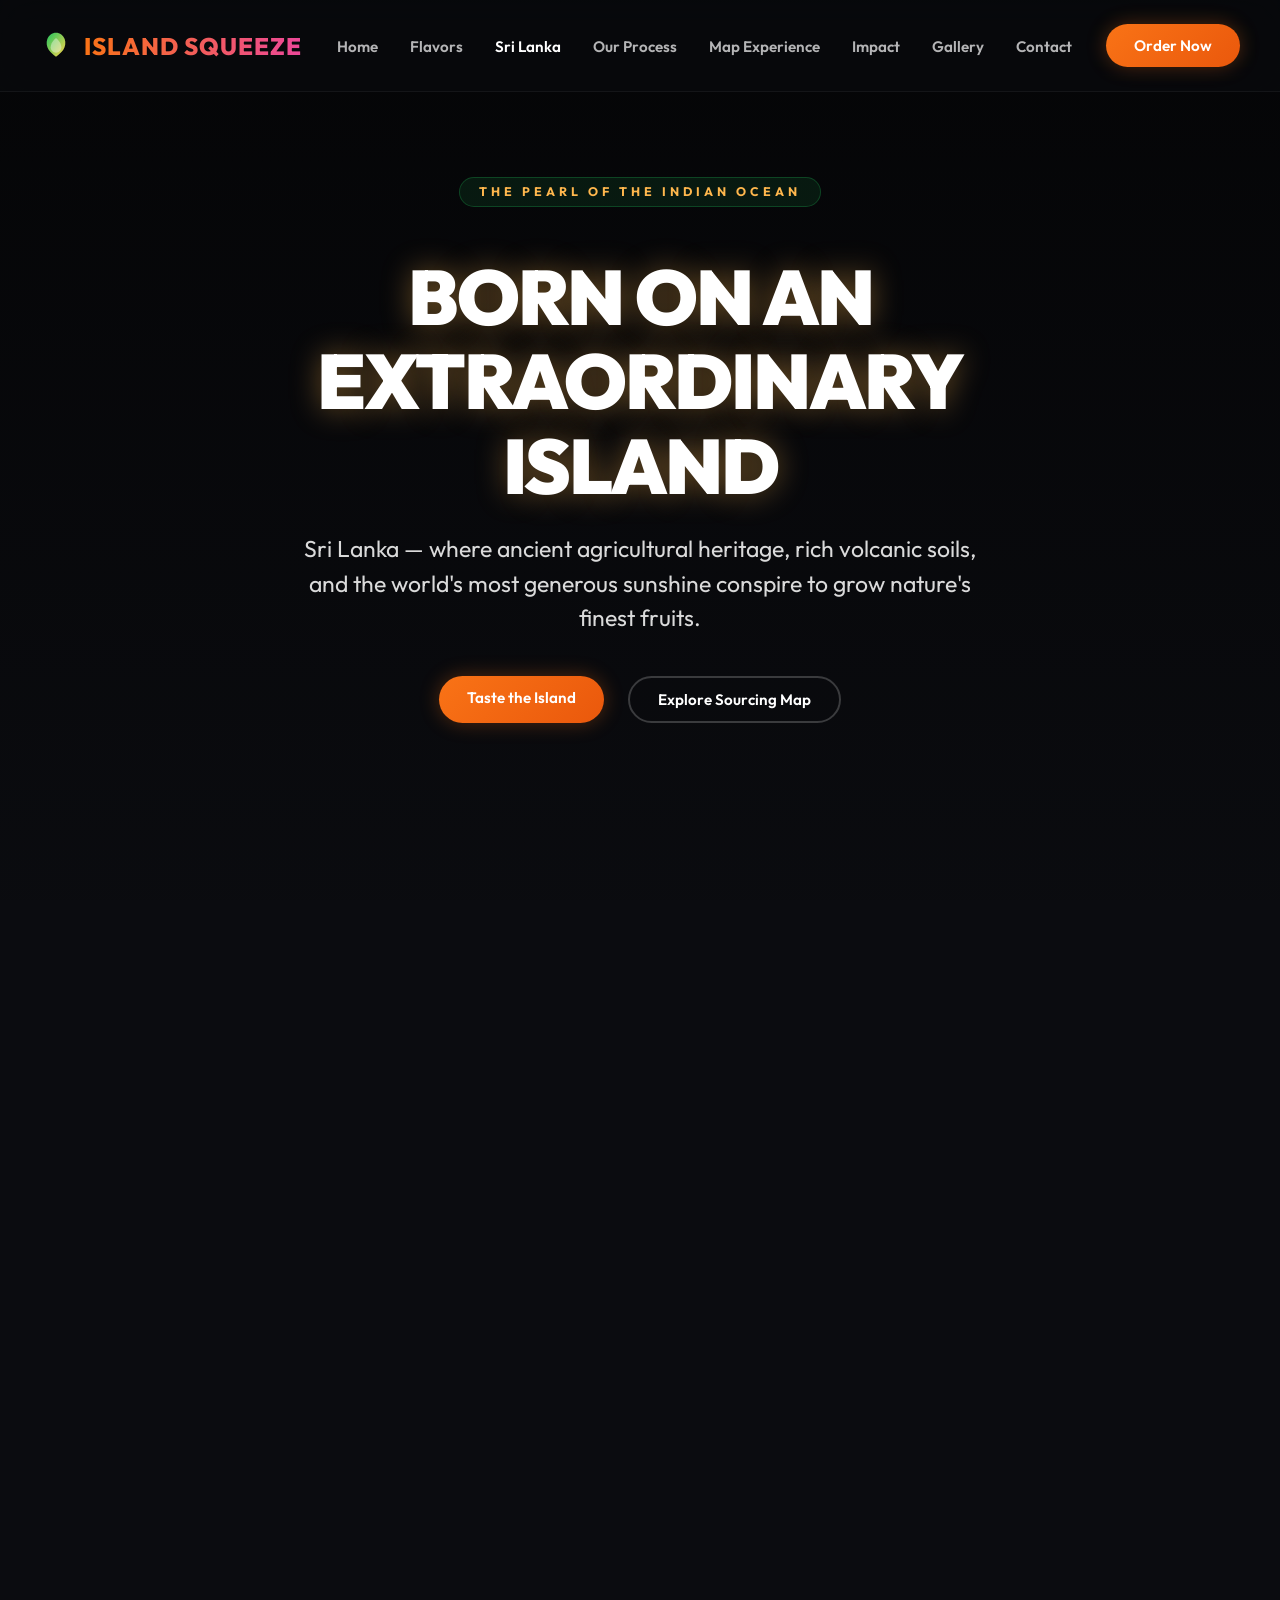
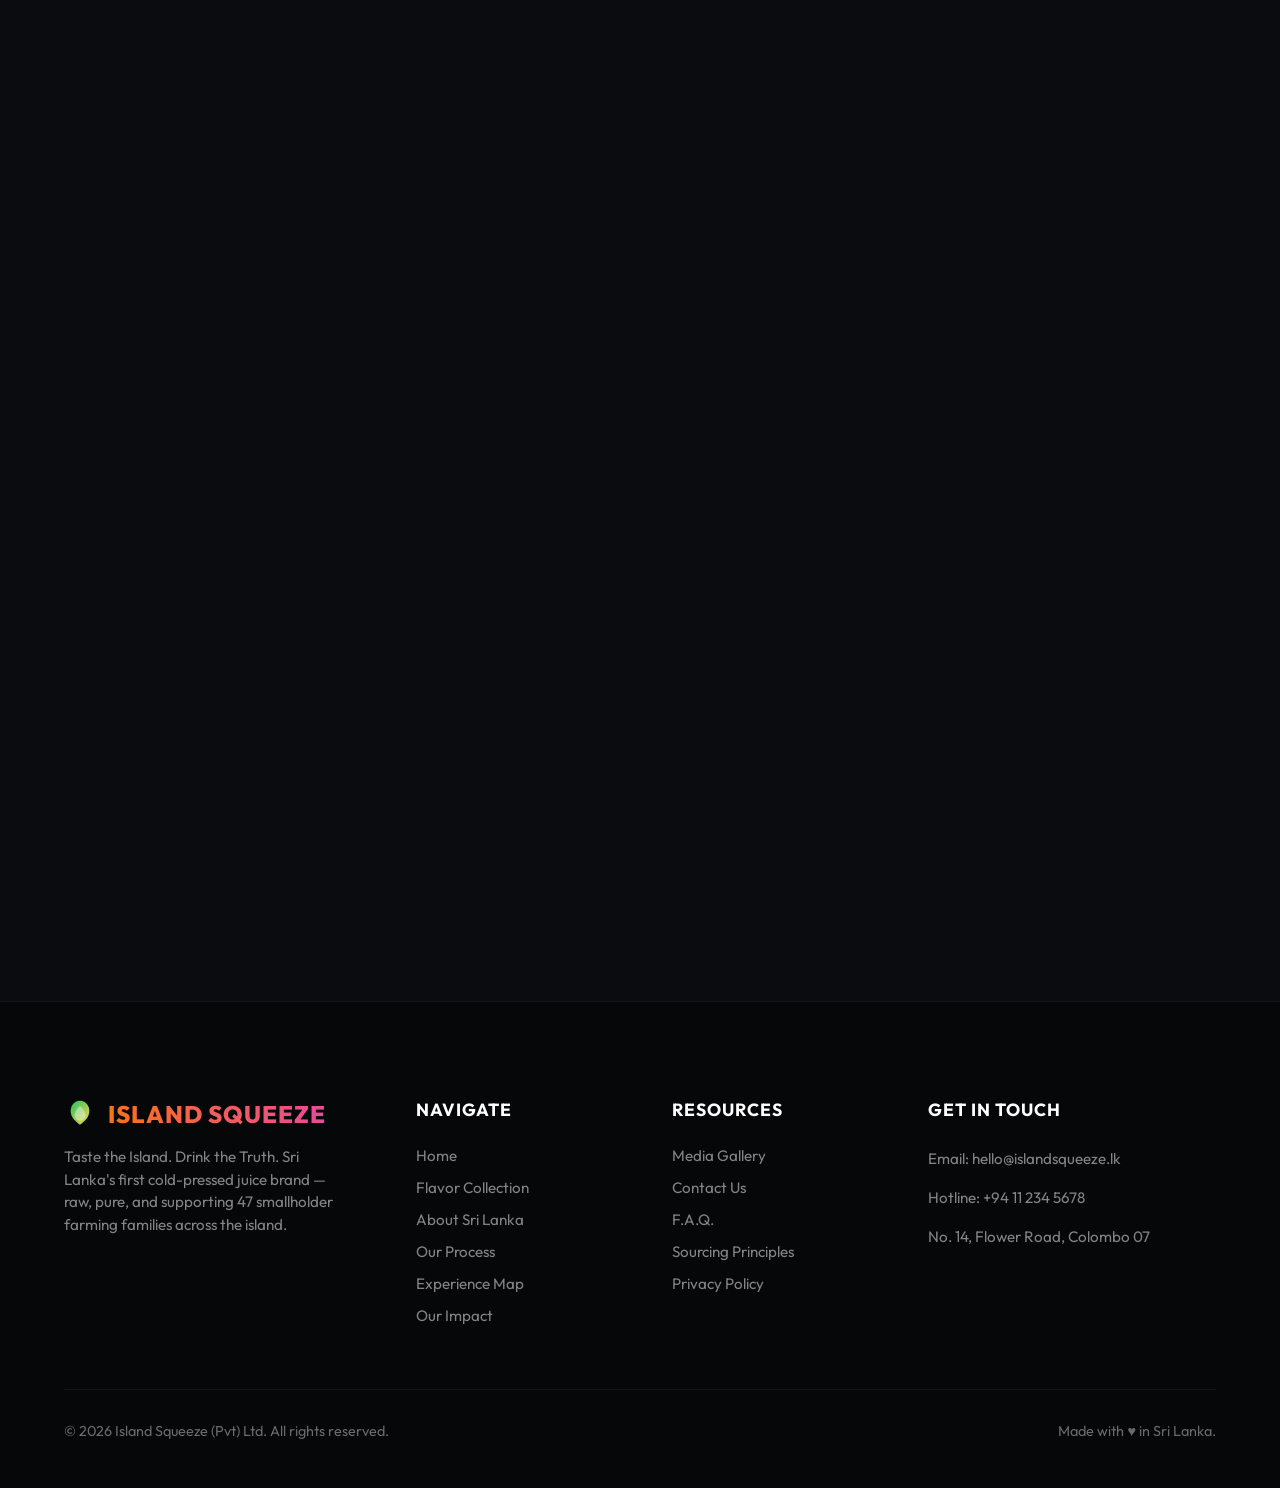
==== commit 633dc037: "About Page" ====
--- a/about.html
+++ b/about.html
@@ -4,11 +4,15 @@
 <head>
     <meta charset="UTF-8">
     <meta name="viewport" content="width=device-width, initial-scale=1.0">
-    <title>Our Roots | Sri Lanka - Island Squeeze</title>
+    <title>Our Roots | Sri Lanka — Island Squeeze</title>
+    <meta name="description"
+        content="Discover the extraordinary island behind every bottle — Sri Lanka's soils, climates, people, and 2,500-year farming heritage.">
     <link rel="stylesheet" href="style.css">
 </head>
 
 <body>
+
+    <!-- SVG gradient def for brand icon -->
     <svg style="width:0;height:0;position:absolute;" aria-hidden="true" focusable="false">
         <defs>
             <linearGradient id="brand-gradient" x1="0%" y1="0%" x2="100%" y2="100%">
@@ -17,6 +21,8 @@
             </linearGradient>
         </defs>
     </svg>
+
+    <!-- ─── NAVBAR ─────────────────────────────────────────── -->
     <nav class="navbar" id="navbar">
         <a href="index.html" class="brand">
             <svg class="brand-icon" viewBox="0 0 24 24">
@@ -41,7 +47,8 @@
     </nav>
 
     <main style="padding-top:0;">
-        <!-- Video Hero -->
+
+        <!-- ─── 1. CINEMATIC VIDEO HERO ───────────────────── -->
         <section class="video-container">
             <video class="video-bg" autoplay loop muted playsinline>
                 <source
@@ -50,133 +57,492 @@
             </video>
             <div class="video-overlay"></div>
             <div class="video-content">
+                <span
+                    style="display:inline-block;font-size:0.78rem;font-weight:700;text-transform:uppercase;letter-spacing:4px;color:var(--theme-color);background:rgba(34,197,94,0.1);border:1px solid rgba(34,197,94,0.25);padding:0.4rem 1.2rem;border-radius:50px;margin-bottom:1.5rem;">The
+                    Pearl of the Indian Ocean</span>
                 <h1 class="glow-text">Born on an<br>Extraordinary Island</h1>
-                <p>Sri Lanka — the Pearl of the Indian Ocean — is a tropical paradise where ancient agricultural
-                    heritage, rich volcanic soils, and the world's most generous sunshine conspire to grow nature's
-                    finest fruits.</p>
-            </div>
-        </section>
-
-        <!-- Island Intro -->
+                <p>Sri Lanka — where ancient agricultural heritage, rich volcanic soils, and the world's most generous
+                    sunshine conspire to grow nature's finest fruits.</p>
+                <div class="video-btns">
+                    <a href="flavors.html" class="order-btn">Taste the Island</a>
+                    <a href="experience.html" class="outline-btn">Explore Sourcing Map</a>
+                </div>
+            </div>
+        </section>
+
+        <!-- ─── 2. ISLAND INTRO CARD ───────────────────────── -->
         <section class="section reveal-on-scroll">
             <div class="glass-card" style="max-width:900px;margin:0 auto;text-align:center;">
-                <h3 class="section-title">The Soil, The Sun, The Rain</h3>
-                <p class="section-text" style="line-height:1.8;font-size:1.2rem;">
+                <span
+                    style="font-size:0.75rem;font-weight:700;text-transform:uppercase;letter-spacing:3px;color:var(--theme-color);">Why
+                    Sri Lanka</span>
+                <h2 class="section-title" style="margin-top:0.75rem;">The Soil, The Sun,<br>The Rain</h2>
+                <p class="section-text" style="line-height:1.85;font-size:1.15rem;margin-bottom:2rem;">
                     Every Island Squeeze juice begins with a specific place. Our ingredients are grown by smallholder
                     families across Sri Lanka's extraordinary range of micro-climates — from the humid coastal groves
-                    where King Coconuts flourish under Indian Ocean salt air, to the cool highland valleys where
-                    aromatic passion fruits ripen slowly in mist and mineral-rich red volcanic soil. The diversity of
-                    this island, in the space of a few hundred kilometres, produces flavour complexity that cannot be
-                    replicated anywhere else on earth.
+                    where King Coconuts flourish under Indian Ocean salt air, to the cool highland valleys at 1,800m
+                    where aromatic passion fruits ripen slowly in mist and mineral-rich red volcanic soil. The diversity
+                    of this island, compressed into a landmass smaller than Ireland, produces flavour complexity that
+                    cannot be replicated anywhere else on earth.
                 </p>
-                <div class="features-container" style="justify-content:center;margin-top:2rem;">
+                <div class="features-container" style="justify-content:center;">
                     <div class="feature-badge">Ancient Heritage</div>
                     <div class="feature-badge">Volcanic Red Soils</div>
-                    <div class="feature-badge">Warm Monsoons</div>
+                    <div class="feature-badge">Tropical Monsoons</div>
                     <div class="feature-badge">Ecological Sourcing</div>
-                    <div class="feature-badge">2,500 Year Farming Legacy</div>
-                </div>
-            </div>
-        </section>
-
-        <!-- Destinations -->
+                    <div class="feature-badge">2,500-Year Farming Legacy</div>
+                    <div class="feature-badge">9 Distinct Provinces</div>
+                </div>
+            </div>
+        </section>
+
+        <!-- ─── 3. KEY ISLAND STATS ────────────────────────── -->
+        <section class="section reveal-on-scroll" style="padding-top:0;">
+            <div class="counters-section">
+                <div class="counter-card">
+                    <div class="counter-number" data-count="9" data-suffix="">0</div>
+                    <div class="counter-label">Provinces Sourced</div>
+                </div>
+                <div class="counter-card">
+                    <div class="counter-number" data-count="47" data-suffix="+">0+</div>
+                    <div class="counter-label">Farming Families</div>
+                </div>
+                <div class="counter-card">
+                    <div class="counter-number" data-count="2500" data-suffix="">0</div>
+                    <div class="counter-label">Years of Farming</div>
+                </div>
+                <div class="counter-card">
+                    <div class="counter-number" data-count="8" data-suffix="">0</div>
+                    <div class="counter-label">Unique Flavors</div>
+                </div>
+            </div>
+        </section>
+
+        <!-- ─── 4. THE LANDSCAPES GRID ─────────────────────── -->
         <section class="section reveal-on-scroll">
-            <h2 class="section-title" style="text-align:center;margin-bottom:1rem;">The Landscapes That Shape Our
-                Flavors</h2>
-            <p class="section-text" style="text-align:center;max-width:600px;margin:0 auto 4rem auto;">Each geographical
-                region of Sri Lanka contributes a distinct soil type, altitude, and microclimate that directly shapes
-                the character of the fruits we press.</p>
+            <div style="text-align:center;margin-bottom:1.25rem;">
+                <span
+                    style="font-size:0.75rem;font-weight:700;text-transform:uppercase;letter-spacing:3px;color:var(--theme-color);">The
+                    Geography</span>
+                <h2 class="section-title" style="margin-top:0.75rem;margin-bottom:0;">Landscapes That<br>Shape Our
+                    Flavors</h2>
+            </div>
+            <p class="section-text" style="text-align:center;max-width:580px;margin:0 auto 4rem auto;">Each geographical
+                region contributes a distinct soil type, altitude, and microclimate that directly shapes the character
+                of every fruit we press.</p>
 
             <div class="seasonal-grid">
+
+                <!-- Sigiriya -->
                 <div class="seasonal-card">
                     <img src="https://images.unsplash.com/photo-1588598126702-861c828ca1e3?auto=format&fit=crop&w=600&q=80"
-                        alt="Sigiriya" class="seasonal-img">
+                        alt="Sigiriya Rock Fortress" class="seasonal-img">
                     <div class="seasonal-content">
                         <span class="seasonal-badge">UNESCO World Heritage</span>
-                        <h4>Sigiriya & The Dry Zone</h4>
-                        <p>The intense heat and semi-arid soils of the North Central Province concentrate extraordinary
-                            natural sugar levels in our mango and pomegranate groves.</p>
-                    </div>
-                </div>
+                        <h4>Sigiriya &amp; The Dry Zone</h4>
+                        <p>The intense heat and semi-arid volcanic soils of the North Central Province concentrate
+                            extraordinary natural sugar levels in our mango and pomegranate groves.</p>
+                    </div>
+                </div>
+
+                <!-- Ella -->
                 <div class="seasonal-card">
                     <img src="https://images.unsplash.com/photo-1545161296-d9c2c241f2ad?auto=format&fit=crop&w=600&q=80"
-                        alt="Ella" class="seasonal-img">
-                    <div class="seasonal-content">
-                        <span class="seasonal-badge">Hill Country</span>
-                        <h4>Ella & the Uva Highlands</h4>
+                        alt="Ella Nine Arch Bridge" class="seasonal-img">
+                    <div class="seasonal-content">
+                        <span class="seasonal-badge">Hill Country · 1,100m+</span>
+                        <h4>Ella &amp; the Uva Highlands</h4>
                         <p>Misty mountain terraces above 1,000m produce our passion fruit. The dramatic day-to-night
                             temperature swings create a tart complexity no lowland orchard can match.</p>
                     </div>
                 </div>
+
+                <!-- Galle Fort -->
                 <div class="seasonal-card">
                     <img src="https://images.unsplash.com/photo-1563189336-22442cf2828b?auto=format&fit=crop&w=600&q=80"
                         alt="Galle Fort" class="seasonal-img">
                     <div class="seasonal-content">
                         <span class="seasonal-badge">Coastal Heritage</span>
-                        <h4>Galle & the Southern Coast</h4>
-                        <p>The sandy coastal soils and warm Indian Ocean breezes south of Galle Fort nurture our King
+                        <h4>Galle &amp; the Southern Coast</h4>
+                        <p>Sandy coastal soils and warm Indian Ocean breezes south of Galle Fort nurture our King
                             Coconut groves — delivering pure Thambili electrolyte water.</p>
                     </div>
                 </div>
+
+                <!-- Nuwara Eliya -->
                 <div class="seasonal-card">
                     <img src="https://images.unsplash.com/photo-1555899434-94d1368aa7af?auto=format&fit=crop&w=600&q=80"
-                        alt="Nuwara Eliya" class="seasonal-img">
-                    <div class="seasonal-content">
-                        <span class="seasonal-badge">Tea & Produce Country</span>
+                        alt="Nuwara Eliya Tea Estates" class="seasonal-img">
+                    <div class="seasonal-content">
+                        <span class="seasonal-badge">Tea &amp; Produce Country</span>
                         <h4>Nuwara Eliya Highlands</h4>
-                        <p>At 1,868m — Sri Lanka's highest town — the cool, mist-laden air and iron-red volcanic soil
+                        <p>At 1,868m — Sri Lanka's highest town — the cool mist-laden air and iron-red volcanic soil
                             produce intensely aromatic seasonal botanicals for our limited drops.</p>
                     </div>
                 </div>
+
+                <!-- Mirissa -->
                 <div class="seasonal-card">
                     <img src="https://images.unsplash.com/photo-1540206395-68808572332f?auto=format&fit=crop&w=600&q=80"
-                        alt="Mirissa" class="seasonal-img">
+                        alt="Mirissa Beach Coastline" class="seasonal-img">
                     <div class="seasonal-content">
                         <span class="seasonal-badge">Tropical Coastline</span>
-                        <h4>Mirissa & South Coast</h4>
-                        <p>Crescent beaches of golden sand border our coastal coconut and pineapple estates, where the
-                            proximity to the ocean adds a subtle mineral depth to the fruit.</p>
-                    </div>
-                </div>
+                        <h4>Mirissa &amp; the South Coast</h4>
+                        <p>Crescent beaches of golden sand border our coastal coconut and pineapple estates, where ocean
+                            proximity adds a subtle mineral depth to the fruit.</p>
+                    </div>
+                </div>
+
+                <!-- Arugam Bay -->
                 <div class="seasonal-card">
                     <img src="https://images.unsplash.com/photo-1502680390469-be75c86b636f?auto=format&fit=crop&w=600&q=80"
-                        alt="Arugam Bay" class="seasonal-img">
-                    <div class="seasonal-content">
-                        <span class="seasonal-badge">East Coast</span>
-                        <h4>Arugam Bay & the East</h4>
+                        alt="Arugam Bay East Coast" class="seasonal-img">
+                    <div class="seasonal-content">
+                        <span class="seasonal-badge">East Coast · Dry Zone</span>
+                        <h4>Arugam Bay &amp; the East</h4>
                         <p>The drier eastern province contributes wild Wood Apple (Divul) and seasonal lime from
                             sun-baked small-plot farms maintained by multi-generational families.</p>
                     </div>
                 </div>
-            </div>
-        </section>
-
-        <!-- Our People -->
+
+            </div>
+        </section>
+
+        <!-- ─── 5. ISLAND CLIMATE EXPLAINED ───────────────── -->
         <section class="section reveal-on-scroll">
-            <div class="glass-card" style="max-width:900px;margin:0 auto;">
-                <div style="display:grid;grid-template-columns:1fr 1fr;gap:3rem;align-items:center;">
+            <div class="reveal-grid">
+
+                <div>
+                    <span
+                        style="font-size:0.75rem;font-weight:700;text-transform:uppercase;letter-spacing:3px;color:var(--theme-color);">The
+                        Science</span>
+                    <h2 class="section-title" style="margin-top:0.75rem;">Why This Island<br>Grows the World's<br>Best
+                        Fruit</h2>
+                    <p class="section-text">Sri Lanka sits between 6° and 10° North latitude — the ideal tropical band
+                        for year-round fruit production. The island receives two distinct monsoon cycles — the
+                        south-west Yala monsoon (May–August) and the north-east Maha monsoon (October–January) —
+                        ensuring some region is always in peak growing season.</p>
+                    <p class="section-text" style="margin-bottom:2rem;">The ancient irrigation civilisations of
+                        Anuradhapura and Polonnaruwa engineered over 30,000 man-made reservoirs still in use today,
+                        feeding crops with mineral-rich highland water that modern agricultural science cannot replicate
+                        synthetically.</p>
+                    <div class="features-container">
+                        <div class="feature-badge">Two Monsoon Seasons</div>
+                        <div class="feature-badge">Year-Round Harvest</div>
+                        <div class="feature-badge">Ancient Irrigation</div>
+                        <div class="feature-badge">Volcanic Mineral Soils</div>
+                    </div>
+                </div>
+
+                <div style="display:flex;flex-direction:column;gap:1.5rem;">
+                    <div class="glass-card" style="padding:2rem;">
+                        <div style="display:flex;align-items:center;gap:1rem;margin-bottom:1rem;">
+                            <div
+                                style="width:3rem;height:3rem;border-radius:12px;background:rgba(34,197,94,0.1);border:1px solid rgba(34,197,94,0.2);display:flex;align-items:center;justify-content:center;font-size:1.4rem;flex-shrink:0;">
+                                🌊</div>
+                            <h4 style="font-size:1.1rem;font-weight:800;">Indian Ocean Influence</h4>
+                        </div>
+                        <p style="font-size:0.9rem;color:rgba(255,255,255,0.65);line-height:1.6;">Surrounded on three
+                            sides by the Indian Ocean, Sri Lanka's coastal zones benefit from warm, salt-laden breezes
+                            that increase mineral density in coastal soils — giving our King Coconut and coastal
+                            pineapple a distinctive depth.</p>
+                    </div>
+                    <div class="glass-card" style="padding:2rem;">
+                        <div style="display:flex;align-items:center;gap:1rem;margin-bottom:1rem;">
+                            <div
+                                style="width:3rem;height:3rem;border-radius:12px;background:rgba(34,197,94,0.1);border:1px solid rgba(34,197,94,0.2);display:flex;align-items:center;justify-content:center;font-size:1.4rem;flex-shrink:0;">
+                                🏔️</div>
+                            <h4 style="font-size:1.1rem;font-weight:800;">Central Mountain Core</h4>
+                        </div>
+                        <p style="font-size:0.9rem;color:rgba(255,255,255,0.65);line-height:1.6;">The central highlands
+                            peak at 2,524m (Adam's Peak), creating temperature gradients that allow tropical lowland
+                            fruits and cool-climate highland botanicals to grow within 80km of each other — unique on
+                            earth.</p>
+                    </div>
+                    <div class="glass-card" style="padding:2rem;">
+                        <div style="display:flex;align-items:center;gap:1rem;margin-bottom:1rem;">
+                            <div
+                                style="width:3rem;height:3rem;border-radius:12px;background:rgba(34,197,94,0.1);border:1px solid rgba(34,197,94,0.2);display:flex;align-items:center;justify-content:center;font-size:1.4rem;flex-shrink:0;">
+                                🌋</div>
+                            <h4 style="font-size:1.1rem;font-weight:800;">Laterite &amp; Volcanic Soils</h4>
+                        </div>
+                        <p style="font-size:0.9rem;color:rgba(255,255,255,0.65);line-height:1.6;">The island's
+                            characteristic red laterite soils are rich in iron oxide, magnesium, and trace minerals that
+                            are naturally absorbed by fruit crops — contributing to the exceptionally high micronutrient
+                            density in our juices.</p>
+                    </div>
+                </div>
+
+            </div>
+        </section>
+
+        <!-- ─── 6. OUR FARMING HERITAGE TIMELINE ──────────── -->
+        <section class="section reveal-on-scroll">
+            <div style="text-align:center;margin-bottom:5rem;">
+                <span
+                    style="font-size:0.75rem;font-weight:700;text-transform:uppercase;letter-spacing:3px;color:var(--theme-color);">2,500
+                    Years of Knowledge</span>
+                <h2 class="section-title" style="margin-top:0.75rem;margin-bottom:0;">A Farming Legacy<br>Unlike Any
+                    Other</h2>
+            </div>
+
+            <div class="timeline">
+
+                <div class="timeline-item reveal-on-scroll">
+                    <div class="timeline-content">
+                        <div class="timeline-step">500 BCE</div>
+                        <h4>Hydraulic Civilisation</h4>
+                        <p>The ancient Sinhalese kingdoms engineer over 30,000 irrigation reservoirs (wewas) across the
+                            dry zone — feeding crops with gravity-fed highland water and creating one of the world's
+                            most sophisticated ancient agricultural systems.</p>
+                    </div>
+                    <div class="timeline-dot"></div>
+                </div>
+
+                <div class="timeline-item reveal-on-scroll">
+                    <div class="timeline-dot"></div>
+                    <div class="timeline-content">
+                        <div class="timeline-step">200 BCE – 1000 CE</div>
+                        <h4>Polyculture Farming Tradition</h4>
+                        <p>Sri Lankan village farmers develop the "chena" cultivation system — a rotational polyculture
+                            method that naturally regenerates soil fertility without synthetic chemicals. The knowledge
+                            passed through generations is still practised by our partner farms today.</p>
+                    </div>
+                </div>
+
+                <div class="timeline-item reveal-on-scroll">
+                    <div class="timeline-content">
+                        <div class="timeline-step">16th – 19th Century</div>
+                        <h4>Spice &amp; Plantation Era</h4>
+                        <p>Portuguese, Dutch, and British colonial periods introduce new plant species — including
+                            passion fruit, guava, and citrus — which naturalise into Sri Lanka's ecosystems over
+                            centuries and develop unique island-specific cultivars with distinct flavour profiles.</p>
+                    </div>
+                    <div class="timeline-dot"></div>
+                </div>
+
+                <div class="timeline-item reveal-on-scroll">
+                    <div class="timeline-dot"></div>
+                    <div class="timeline-content">
+                        <div class="timeline-step">Post-Independence</div>
+                        <h4>Smallholder Agriculture Flourishes</h4>
+                        <p>After independence in 1948, land reform redistributes estates to smallholder families.
+                            Multi-generational family farms become the backbone of Sri Lankan agriculture — cultivating
+                            with intimate knowledge of their specific micro-plots, soils, and seasonal patterns.</p>
+                    </div>
+                </div>
+
+                <div class="timeline-item reveal-on-scroll">
+                    <div class="timeline-content">
+                        <div class="timeline-step">2024</div>
+                        <h4>Island Squeeze is Founded</h4>
+                        <p>Island Squeeze is established with a single founding principle: that Sri Lanka's
+                            extraordinary smallholder farmers deserve a premium buyer who respects their craft and pays
+                            fairly for it — and that Sri Lankan consumers deserve honest juice made the right way.</p>
+                    </div>
+                    <div class="timeline-dot"></div>
+                </div>
+
+                <div class="timeline-item reveal-on-scroll">
+                    <div class="timeline-dot"></div>
+                    <div class="timeline-content">
+                        <div class="timeline-step">Today</div>
+                        <h4>47 Families. 9 Provinces. 8 Flavors.</h4>
+                        <p>Island Squeeze partners with 47 smallholder farming families across every agricultural
+                            province of Sri Lanka. Every farm is personally visited. Every crop is individually tested.
+                            Every bottle tells the story of the specific family, soil, and season that made it.</p>
+                    </div>
+                </div>
+
+            </div>
+        </section>
+
+        <!-- ─── 7. OUR PEOPLE — FARMERS SECTION ───────────── -->
+        <section class="section reveal-on-scroll">
+            <div class="glass-card" style="max-width:980px;margin:0 auto;">
+                <div class="freshness-section">
                     <div>
                         <span
-                            style="font-size:0.8rem;font-weight:700;text-transform:uppercase;letter-spacing:2px;color:var(--theme-color);">Our
-                            Farmers</span>
-                        <h3 class="section-title" style="margin-top:0.75rem;margin-bottom:1.25rem;">47 Families.<br>One
-                            Island.</h3>
-                        <p class="section-text">Island Squeeze works with 47 smallholder farming families spread across
-                            Sri Lanka's nine agricultural provinces. Every farm is visited personally. Every crop is
-                            tested individually. We pay a minimum of 40% above market rate — because exceptional fruit
-                            requires exceptional care, and the people who grow it deserve to know their work is valued.
-                        </p>
-                        <a href="impact.html" class="order-btn" style="display:inline-block;margin-top:0.5rem;">See Our
-                            Impact →</a>
-                    </div>
-                    <img src="https://images.unsplash.com/photo-1595974482597-4b8da8879bc5?auto=format&fit=crop&w=600&q=80"
-                        alt="Sri Lankan farmer"
-                        style="width:100%;border-radius:20px;object-fit:cover;height:360px;opacity:0.85;">
-                </div>
-            </div>
-        </section>
+                            style="font-size:0.75rem;font-weight:700;text-transform:uppercase;letter-spacing:3px;color:var(--theme-color);">The
+                            People Behind the Juice</span>
+                        <h2 class="section-title" style="margin-top:0.75rem;margin-bottom:1.25rem;">47 Families.<br>One
+                            Island.</h2>
+                        <p class="section-text">Island Squeeze works exclusively with 47 smallholder farming families
+                            spread across Sri Lanka's nine agricultural provinces. Every farm is visited personally
+                            twice a year, with unannounced spot-checks between seasons. Every single crop is tested
+                            individually before acceptance.</p>
+                        <p class="section-text">We pay a minimum of 40% above prevailing market rates as a guaranteed
+                            floor price — because exceptional fruit requires exceptional care, and the families who
+                            dedicate their lives to growing it deserve to know their work is truly valued.</p>
+                        <div style="display:flex;gap:1rem;flex-wrap:wrap;">
+                            <a href="impact.html" class="order-btn" style="display:inline-block;">See Our Full Impact
+                                →</a>
+                            <a href="experience.html" class="outline-btn" style="display:inline-block;">View Sourcing
+                                Map</a>
+                        </div>
+                    </div>
+                    <img src="https://images.unsplash.com/photo-1595974482597-4b8da8879bc5?auto=format&fit=crop&w=700&q=80"
+                        alt="Sri Lankan farming family" class="freshness-img">
+                </div>
+            </div>
+        </section>
+
+        <!-- ─── 8. FRUIT-BY-REGION SPOTLIGHT GRID ─────────── -->
+        <section class="section reveal-on-scroll">
+            <div style="text-align:center;margin-bottom:1.25rem;">
+                <span
+                    style="font-size:0.75rem;font-weight:700;text-transform:uppercase;letter-spacing:3px;color:var(--theme-color);">Origin
+                    to Flavor</span>
+                <h2 class="section-title" style="margin-top:0.75rem;margin-bottom:0;">What Each Region Gives Us</h2>
+            </div>
+            <p class="section-text" style="text-align:center;max-width:560px;margin:0 auto 3.5rem auto;">Every flavor in
+                our collection has a home — a specific province, soil type, and farming family that makes it what it is.
+            </p>
+
+            <div class="seasonal-grid">
+
+                <div class="seasonal-card">
+                    <img src="https://images.unsplash.com/photo-1553279768-865429fa0078?auto=format&fit=crop&w=500&q=80"
+                        alt="Ceylon Mango" class="seasonal-img">
+                    <div class="seasonal-content">
+                        <span class="seasonal-badge">Jaffna · Dry Zone</span>
+                        <h4>🥭 Ceylon Mango</h4>
+                        <p>Willard and Karutha Kolomban mangoes from the intense heat and ancient clay soils of Jaffna
+                            and Vavuniya. Harvested before 6am, cold-pressed the same morning.</p>
+                    </div>
+                </div>
+
+                <div class="seasonal-card">
+                    <img src="https://images.unsplash.com/photo-1526318896980-cf78c088247c?auto=format&fit=crop&w=500&q=80"
+                        alt="King Coconut" class="seasonal-img">
+                    <div class="seasonal-content">
+                        <span class="seasonal-badge">Southern Coast</span>
+                        <h4>🥥 King Coconut</h4>
+                        <p>Sri Lanka's golden Thambili, tapped at 7–8 months by our southern coastal partners. Naturally
+                            isotonic to human blood plasma — the original sports drink.</p>
+                    </div>
+                </div>
+
+                <div class="seasonal-card">
+                    <img src="https://images.unsplash.com/photo-1527661591475-527312dd65f5?auto=format&fit=crop&w=500&q=80"
+                        alt="Highland Passion Fruit" class="seasonal-img">
+                    <div class="seasonal-content">
+                        <span class="seasonal-badge">Ella · 1,100m ASL</span>
+                        <h4>🌺 Highland Passion</h4>
+                        <p>Grown on volcanic hillside terraces above Ella. The altitude-driven temperature swing between
+                            day and night locks in a spectacular sweet-tart complexity.</p>
+                    </div>
+                </div>
+
+                <div class="seasonal-card">
+                    <img src="https://images.unsplash.com/photo-1615485290382-441e4d049cb5?auto=format&fit=crop&w=500&q=80"
+                        alt="Ruby Pomegranate" class="seasonal-img">
+                    <div class="seasonal-content">
+                        <span class="seasonal-badge">Kurunegala · Highlands</span>
+                        <h4>💎 Ruby Pomegranate</h4>
+                        <p>Over 1.2kg of aril-only pressed pomegranates from Kurunegala dry-zone farms, where intense
+                            sun concentrates punicalagins to world-class levels.</p>
+                    </div>
+                </div>
+
+                <div class="seasonal-card">
+                    <img src="https://images.unsplash.com/photo-1628556758792-69af777be1a8?auto=format&fit=crop&w=500&q=80"
+                        alt="Wood Apple" class="seasonal-img">
+                    <div class="seasonal-content">
+                        <span class="seasonal-badge">Anuradhapura · East Coast</span>
+                        <h4>🪨 Wood Apple</h4>
+                        <p>Sri Lanka's iconic Divul — harvested wild from ancient dry-zone forest edges by Anuradhapura
+                            farming families with centuries of foraging knowledge.</p>
+                    </div>
+                </div>
+
+                <div class="seasonal-card">
+                    <img src="https://images.unsplash.com/photo-1490885578174-acda8905c2c6?auto=format&fit=crop&w=500&q=80"
+                        alt="Pineapple Ginger" class="seasonal-img">
+                    <div class="seasonal-content">
+                        <span class="seasonal-badge">Gampaha + Kandy</span>
+                        <h4>🍍 Pineapple Ginger</h4>
+                        <p>Mauritius pineapples from the Gampaha lowlands, blended with Kandyan highland ginger root.
+                            Bright, fiercely anti-inflammatory, and deeply Sri Lankan.</p>
+                    </div>
+                </div>
+
+            </div>
+        </section>
+
+        <!-- ─── 9. CONSERVATION PLEDGE SECTION ────────────── -->
+        <section class="section reveal-on-scroll">
+            <div class="glass-card" style="max-width:900px;margin:0 auto;text-align:center;">
+                <span
+                    style="font-size:0.75rem;font-weight:700;text-transform:uppercase;letter-spacing:3px;color:var(--theme-color);">Our
+                    Commitment</span>
+                <h2 class="section-title" style="margin-top:0.75rem;margin-bottom:1.25rem;">Protecting What<br>Makes
+                    This Island Extraordinary</h2>
+                <p class="section-text" style="max-width:640px;margin:0 auto 2.5rem auto;">Sri Lanka's biodiversity is
+                    ranked among the top 25 global biodiversity hotspots. Protecting the ecosystems that produce our
+                    ingredients is not a marketing statement — it is the operational foundation of every decision we
+                    make.</p>
+                <div class="features-container" style="justify-content:center;margin-bottom:2.5rem;">
+                    <div class="feature-badge">Regenerative Farming</div>
+                    <div class="feature-badge">Zero-Waste Processing</div>
+                    <div class="feature-badge">Solar-Powered Pressery</div>
+                    <div class="feature-badge">Ocean-Bound Recycled PET</div>
+                    <div class="feature-badge">40%+ Above Market Price</div>
+                    <div class="feature-badge">Annual Farm Audits</div>
+                </div>
+                <div style="display:flex;gap:1rem;justify-content:center;flex-wrap:wrap;">
+                    <a href="impact.html" class="order-btn" style="display:inline-block;">Our Full Impact Report →</a>
+                    <a href="farm-to-bottle.html" class="outline-btn" style="display:inline-block;">How We Make It</a>
+                </div>
+            </div>
+        </section>
+
+        <!-- ─── 10. EXPLORE CTA STRIP ──────────────────────── -->
+        <section class="section reveal-on-scroll" style="padding-top:0;padding-bottom:6rem;">
+            <div style="display:grid;grid-template-columns:1fr 1fr 1fr;gap:2rem;max-width:980px;margin:0 auto;">
+
+                <div class="glass-card"
+                    style="text-align:center;display:flex;flex-direction:column;gap:1.25rem;align-items:center;padding:2.5rem 2rem;">
+                    <div style="font-size:2.25rem;">🗺️</div>
+                    <h4 style="font-size:1.15rem;font-weight:800;letter-spacing:-0.3px;">Interactive Map</h4>
+                    <p style="font-size:0.9rem;color:rgba(255,255,255,0.6);line-height:1.6;">Explore every sourcing
+                        origin on our interactive Sri Lanka map — click each location to see the exact farm, crop, and
+                        story.</p>
+                    <a href="experience.html" class="order-btn"
+                        style="display:inline-block;font-size:0.9rem;padding:0.65rem 1.5rem;margin-top:auto;">Open Map
+                        →</a>
+                </div>
+
+                <div class="glass-card"
+                    style="text-align:center;display:flex;flex-direction:column;gap:1.25rem;align-items:center;padding:2.5rem 2rem;">
+                    <div style="font-size:2.25rem;">🍃</div>
+                    <h4 style="font-size:1.15rem;font-weight:800;letter-spacing:-0.3px;">Our Full Process</h4>
+                    <p style="font-size:0.9rem;color:rgba(255,255,255,0.6);line-height:1.6;">From harvest to bottle in
+                        24 hours — see exactly how we turn raw Sri Lankan fruit into cold-pressed juice without
+                        compromising a single nutrient.</p>
+                    <a href="farm-to-bottle.html" class="order-btn"
+                        style="display:inline-block;font-size:0.9rem;padding:0.65rem 1.5rem;margin-top:auto;">See
+                        Process →</a>
+                </div>
+
+                <div class="glass-card"
+                    style="text-align:center;display:flex;flex-direction:column;gap:1.25rem;align-items:center;padding:2.5rem 2rem;">
+                    <div style="font-size:2.25rem;">📸</div>
+                    <h4 style="font-size:1.15rem;font-weight:800;letter-spacing:-0.3px;">Media Gallery</h4>
+                    <p style="font-size:0.9rem;color:rgba(255,255,255,0.6);line-height:1.6;">Landscapes, fruits,
+                        production, and product photography — a visual journey through the island that makes Island
+                        Squeeze possible.</p>
+                    <a href="gallery.html" class="order-btn"
+                        style="display:inline-block;font-size:0.9rem;padding:0.65rem 1.5rem;margin-top:auto;">View
+                        Gallery →</a>
+                </div>
+
+            </div>
+        </section>
+
     </main>
 
+    <!-- ─── FOOTER ─────────────────────────────────────────── -->
     <footer>
         <div class="footer-grid">
             <div class="footer-brand">
@@ -190,7 +556,7 @@
                     <span class="brand-text">Island Squeeze</span>
                 </a>
                 <p>Taste the Island. Drink the Truth. Sri Lanka's first cold-pressed juice brand — raw, pure, and
-                    supporting smallholder farmers across the island.</p>
+                    supporting 47 smallholder farming families across the island.</p>
             </div>
             <div class="footer-col">
                 <h4>Navigate</h4>
@@ -199,6 +565,7 @@
                     <li><a href="flavors.html">Flavor Collection</a></li>
                     <li><a href="about.html">About Sri Lanka</a></li>
                     <li><a href="farm-to-bottle.html">Our Process</a></li>
+                    <li><a href="experience.html">Experience Map</a></li>
                     <li><a href="impact.html">Our Impact</a></li>
                 </ul>
             </div>
@@ -206,15 +573,15 @@
                 <h4>Resources</h4>
                 <ul class="footer-links">
                     <li><a href="gallery.html">Media Gallery</a></li>
-                    <li><a href="experience.html">Experience Map</a></li>
                     <li><a href="contact.html">Contact Us</a></li>
                     <li><a href="#">F.A.Q.</a></li>
+                    <li><a href="#">Sourcing Principles</a></li>
                     <li><a href="#">Privacy Policy</a></li>
                 </ul>
             </div>
             <div class="footer-col">
                 <h4>Get in Touch</h4>
-                <ul class="footer-links" style="color:rgba(255,255,255,0.5);font-size:0.95rem;line-height:1.6;">
+                <ul class="footer-links" style="color:rgba(255,255,255,0.5);font-size:0.95rem;line-height:1.8;">
                     <li>Email: <a href="mailto:hello@islandsqueeze.lk"
                             style="display:inline;color:inherit;">hello@islandsqueeze.lk</a></li>
                     <li>Hotline: <a href="tel:+94112345678" style="display:inline;color:inherit;">+94 11 234 5678</a>
@@ -228,7 +595,42 @@
             <p>Made with ♥ in Sri Lanka.</p>
         </div>
     </footer>
+
     <script src="app.js"></script>
+    <script>
+        // Navbar scroll effect
+        window.addEventListener('scroll', () => {
+            document.getElementById('navbar').classList.toggle('scrolled', window.scrollY > 50);
+        }, { passive: true });
+
+        // Reveal on scroll observer
+        const revealObserver = new IntersectionObserver((entries) => {
+            entries.forEach(e => e.target.classList.toggle('revealed', e.isIntersecting));
+        }, { threshold: 0.12 });
+        document.querySelectorAll('.reveal-on-scroll').forEach(el => revealObserver.observe(el));
+
+        // Counter animation
+        function animateCounters() {
+            document.querySelectorAll('[data-count]').forEach(el => {
+                const target = parseFloat(el.dataset.count);
+                const suffix = el.dataset.suffix || '';
+                const duration = 2000;
+                const step = target / (duration / 16);
+                let current = 0;
+                const timer = setInterval(() => {
+                    current = Math.min(current + step, target);
+                    el.textContent = (Number.isInteger(target) ? Math.floor(current) : current.toFixed(1)) + suffix;
+                    if (current >= target) clearInterval(timer);
+                }, 16);
+            });
+        }
+        const counterObserver = new IntersectionObserver((entries) => {
+            entries.forEach(e => { if (e.isIntersecting) { animateCounters(); counterObserver.disconnect(); } });
+        }, { threshold: 0.3 });
+        const countersEl = document.querySelector('.counters-section');
+        if (countersEl) counterObserver.observe(countersEl);
+    </script>
+
 </body>
 
 </html>
--- a/style.css
+++ b/style.css
@@ -7,6 +7,15 @@
     --bg-dark: #0b0c10;
     --card-bg: rgba(255, 255, 255, 0.03);
     --card-border: rgba(255, 255, 255, 0.08);
+
+    /* Process and Sourcing Variables */
+    --green: #22C55E;
+    --green-dark: #16a34a;
+    --green-deep: #062010;
+    --yellow: #FCD34D;
+    --radius: 24px;
+    --radius-sm: 12px;
+    --radius-pill: 50px;
 }
 
 * {
@@ -1525,3 +1534,1115 @@
     line-height: 1.4;
 }
 
+/* ── HOME PAGE HERO (RESTORED) ── */
+.hero {
+    min-height: 100vh;
+    display: flex;
+    align-items: center;
+    justify-content: center;
+    position: relative;
+    overflow: hidden;
+    padding: 8rem 2rem 5rem;
+    background: radial-gradient(circle at center, rgba(255, 183, 77, 0.1) 0%, rgba(11, 12, 16, 0) 70%);
+}
+
+.hero-grid {
+    position: relative;
+    z-index: 1;
+    display: grid;
+    grid-template-columns: 1.2fr 1fr;
+    align-items: center;
+    gap: 4rem;
+    max-width: 1200px;
+    margin: 0 auto;
+    width: 100%;
+}
+
+.hero-eyebrow {
+    display: inline-flex;
+    align-items: center;
+    gap: 8px;
+    background: rgba(255, 183, 77, 0.1);
+    border: 1px solid rgba(255, 183, 77, 0.2);
+    color: var(--theme-color);
+    font-size: 0.8rem;
+    font-weight: 600;
+    letter-spacing: 0.08em;
+    padding: 6px 16px;
+    border-radius: var(--radius-pill);
+    text-transform: uppercase;
+    margin-bottom: 1.5rem;
+}
+
+.hero h1 {
+    font-size: clamp(2.5rem, 5.5vw, 4.2rem);
+    font-weight: 900;
+    line-height: 1.1;
+    letter-spacing: -2px;
+    color: #ffffff;
+    margin-bottom: 1.5rem;
+}
+
+.hero h1 .accent {
+    background: linear-gradient(90deg, #f97316, #ec4899);
+    -webkit-background-clip: text;
+    -webkit-text-fill-color: transparent;
+    background-clip: text;
+}
+
+.hero p {
+    font-size: 1.1rem;
+    color: rgba(255, 255, 255, 0.7);
+    line-height: 1.75;
+    margin-bottom: 2.5rem;
+    max-width: 500px;
+}
+
+.hero-actions {
+    display: flex;
+    gap: 1.25rem;
+    align-items: center;
+    flex-wrap: wrap;
+}
+
+.btn-primary {
+    display: inline-block;
+    background: linear-gradient(135deg, #f97316 0%, #ea580c 100%);
+    color: #ffffff;
+    font-size: 0.95rem;
+    font-weight: 600;
+    padding: 0.9rem 2.2rem;
+    border-radius: var(--radius-pill);
+    border: none;
+    cursor: pointer;
+    text-decoration: none;
+    box-shadow: 0 6px 20px rgba(249, 115, 22, 0.35);
+    transition: transform 0.2s cubic-bezier(0.16, 1, 0.3, 1), box-shadow 0.2s, background 0.2s;
+}
+
+.btn-primary:hover {
+    transform: translateY(-2px);
+    box-shadow: 0 10px 30px rgba(249, 115, 22, 0.5);
+    background: linear-gradient(135deg, #ea580c 0%, #c2410c 100%);
+}
+
+.btn-ghost {
+    display: inline-block;
+    background: transparent;
+    color: rgba(255, 255, 255, 0.85);
+    font-size: 0.95rem;
+    font-weight: 600;
+    padding: 0.9rem 2rem;
+    border-radius: var(--radius-pill);
+    border: 2px solid rgba(255, 255, 255, 0.15);
+    cursor: pointer;
+    text-decoration: none;
+    transition: all 0.3s ease;
+}
+
+.btn-ghost:hover {
+    border-color: #ffffff;
+    color: #ffffff;
+    background: rgba(255, 255, 255, 0.05);
+}
+
+.hero-stats {
+    display: flex;
+    gap: 2.5rem;
+    margin-top: 3.5rem;
+    border-top: 1px solid rgba(255, 255, 255, 0.08);
+    padding-top: 2rem;
+}
+
+.hero-stat-num {
+    font-size: 2rem;
+    font-weight: 800;
+    color: #ffffff;
+    line-height: 1;
+}
+
+.hero-stat-num span {
+    color: var(--theme-color);
+}
+
+.hero-stat-label {
+    font-size: 0.8rem;
+    color: rgba(255, 255, 255, 0.5);
+    margin-top: 6px;
+    text-transform: uppercase;
+    letter-spacing: 1px;
+    font-weight: 600;
+}
+
+/* Hero visual side */
+.hero-visual {
+    display: flex;
+    justify-content: center;
+    align-items: center;
+    position: relative;
+}
+
+.hero-bottle-ring {
+    width: 340px;
+    height: 340px;
+    border-radius: 50%;
+    border: 1px solid rgba(255, 183, 77, 0.15);
+    display: flex;
+    align-items: center;
+    justify-content: center;
+    position: relative;
+    animation: spin-slow 20s linear infinite;
+}
+
+.hero-bottle-ring::before {
+    content: '';
+    position: absolute;
+    inset: -16px;
+    border-radius: 50%;
+    border: 1px dashed rgba(255, 183, 77, 0.1);
+}
+
+@keyframes spin-slow {
+    from { transform: rotate(0deg); }
+    to { transform: rotate(360deg); }
+}
+
+.orbit-dot {
+    position: absolute;
+    width: 10px;
+    height: 10px;
+    border-radius: 50%;
+    background: var(--theme-color);
+    box-shadow: 0 0 10px rgba(255, 183, 77, 0.6);
+}
+
+.orbit-dot:nth-child(1) {
+    top: -5px;
+    left: 50%;
+    transform: translateX(-50%);
+    background: #f97316;
+}
+
+.orbit-dot:nth-child(2) {
+    bottom: -5px;
+    left: 50%;
+    transform: translateX(-50%);
+    background: #ec4899;
+}
+
+.orbit-dot:nth-child(3) {
+    left: -5px;
+    top: 50%;
+    transform: translateY(-50%);
+}
+
+.orbit-dot:nth-child(4) {
+    right: -5px;
+    top: 50%;
+    transform: translateY(-50%);
+    background: #22c55e;
+}
+
+.hero-bottle-inner {
+    width: 210px;
+    height: 210px;
+    border-radius: 50%;
+    background: radial-gradient(circle at 35% 35%, rgba(255, 183, 77, 0.15), rgba(255, 183, 77, 0.01));
+    border: 1px solid rgba(255, 183, 77, 0.25);
+    display: flex;
+    flex-direction: column;
+    align-items: center;
+    justify-content: center;
+    animation: spin-slow 20s linear infinite reverse;
+    text-align: center;
+    gap: 8px;
+}
+
+.hero-bottle-emoji {
+    font-size: 3.8rem;
+}
+
+.hero-bottle-label {
+    font-size: 0.75rem;
+    color: rgba(255, 255, 255, 0.4);
+    letter-spacing: 2px;
+    text-transform: uppercase;
+    font-weight: 600;
+}
+
+.hero-badges {
+    position: absolute;
+    top: 10%;
+    right: -5%;
+    display: flex;
+    flex-direction: column;
+    gap: 12px;
+    z-index: 3;
+}
+
+.hero-badge-chip {
+    background: rgba(11, 12, 16, 0.7);
+    border: 1px solid rgba(255, 255, 255, 0.08);
+    border-radius: var(--radius-pill);
+    padding: 8px 16px;
+    font-size: 0.8rem;
+    font-weight: 600;
+    color: rgba(255, 255, 255, 0.85);
+    white-space: nowrap;
+    backdrop-filter: blur(10px);
+    box-shadow: 0 4px 15px rgba(0,0,0,0.3);
+}
+
+/* ── WHY US SECTION ── */
+.section-inner {
+    max-width: 1200px;
+    margin: 0 auto;
+    width: 100%;
+}
+
+.section-label {
+    display: inline-flex;
+    align-items: center;
+    gap: 8px;
+    color: var(--theme-color);
+    font-size: 0.8rem;
+    font-weight: 700;
+    text-transform: uppercase;
+    letter-spacing: 0.1em;
+    margin-bottom: 1rem;
+}
+
+.section-label::before {
+    content: '';
+    width: 20px;
+    height: 2px;
+    background: var(--theme-color);
+    border-radius: 2px;
+}
+
+.section-header {
+    margin-bottom: 4rem;
+}
+
+.section-header.reveal {
+    opacity: 0;
+    transform: translateY(20px);
+    transition: opacity 0.8s ease, transform 0.8s ease;
+}
+
+.section-header.reveal.visible {
+    opacity: 1;
+    transform: translateY(0);
+}
+
+.section-sub {
+    font-size: 1.15rem;
+    color: rgba(255, 255, 255, 0.6);
+    max-width: 600px;
+    line-height: 1.6;
+    margin-top: 0.5rem;
+}
+
+.why-grid {
+    display: grid;
+    grid-template-columns: repeat(3, 1fr);
+    gap: 2rem;
+}
+
+.why-card {
+    background: var(--card-bg);
+    border: 1px solid var(--card-border);
+    border-radius: var(--radius);
+    padding: 2.5rem;
+    backdrop-filter: blur(10px);
+    -webkit-backdrop-filter: blur(10px);
+    transition: all 0.4s cubic-bezier(0.16, 1, 0.3, 1);
+}
+
+.why-card:hover {
+    transform: translateY(-4px);
+    border-color: var(--theme-color);
+    box-shadow: 0 15px 40px rgba(0, 0, 0, 0.4);
+}
+
+.why-icon {
+    width: 48px;
+    height: 48px;
+    border-radius: 12px;
+    background: linear-gradient(135deg, rgba(255, 183, 77, 0.15), rgba(255, 183, 77, 0.02));
+    display: flex;
+    align-items: center;
+    justify-content: center;
+    font-size: 1.4rem;
+    margin-bottom: 1.5rem;
+    border: 1px solid rgba(255, 183, 77, 0.2);
+}
+
+.why-card h3 {
+    font-size: 1.25rem;
+    font-weight: 800;
+    margin-bottom: 0.75rem;
+    color: #ffffff;
+    letter-spacing: -0.2px;
+}
+
+.why-card p {
+    font-size: 0.95rem;
+    color: rgba(255, 255, 255, 0.6);
+    line-height: 1.65;
+}
+
+/* ── COUNTERS GRID ADJUSTMENT ── */
+.counters-grid {
+    display: grid;
+    grid-template-columns: repeat(4, 1fr);
+    gap: 1.5rem;
+    margin-top: 3rem;
+}
+
+.counter-num {
+    font-size: 3.5rem;
+    font-weight: 800;
+    color: var(--theme-color);
+    margin-bottom: 0.25rem;
+}
+
+.counter-unit {
+    font-size: 2.5rem;
+    font-weight: 800;
+    color: var(--theme-color);
+}
+
+.counter-label {
+    font-size: 0.95rem;
+    color: rgba(255, 255, 255, 0.5);
+    text-transform: uppercase;
+    font-weight: 600;
+    letter-spacing: 1px;
+}
+
+/* ── TESTIMONIALS (HOMEPAGE GRID) ── */
+.testimonials-grid {
+    display: grid;
+    grid-template-columns: repeat(3, 1fr);
+    gap: 2rem;
+    margin-top: 3rem;
+}
+
+.testimonial-card {
+    background: var(--card-bg);
+    border: 1px solid var(--card-border);
+    border-radius: var(--radius);
+    padding: 2.5rem;
+    backdrop-filter: blur(10px);
+    display: flex;
+    flex-direction: column;
+    justify-content: space-between;
+    transition: all 0.4s cubic-bezier(0.16, 1, 0.3, 1);
+}
+
+.testimonial-card:hover {
+    border-color: var(--theme-color);
+    transform: translateY(-4px);
+    box-shadow: 0 15px 40px rgba(0, 0, 0, 0.4);
+}
+
+.stars {
+    color: var(--theme-color);
+    font-size: 1rem;
+    margin-bottom: 1.25rem;
+    letter-spacing: 1.5px;
+}
+
+.testimonial-text {
+    font-size: 1rem;
+    color: rgba(255, 255, 255, 0.8);
+    line-height: 1.7;
+    margin-bottom: 1.75rem;
+    font-style: italic;
+    font-weight: 400;
+}
+
+.testimonial-author {
+    display: flex;
+    align-items: center;
+    gap: 0.75rem;
+    margin-top: auto;
+}
+
+.author-avatar {
+    width: 42px;
+    height: 42px;
+    border-radius: 50%;
+    background: linear-gradient(135deg, #f97316, #ec4899);
+    display: flex;
+    align-items: center;
+    justify-content: center;
+    font-size: 0.9rem;
+    font-weight: 700;
+    color: #ffffff;
+    box-shadow: 0 4px 10px rgba(249, 115, 22, 0.2);
+}
+
+.author-name {
+    font-size: 0.95rem;
+    font-weight: 700;
+    color: #ffffff;
+}
+
+.author-location {
+    font-size: 0.8rem;
+    color: rgba(255, 255, 255, 0.45);
+}
+
+/* ── ORIGIN STORY ── */
+.origin-grid {
+    display: grid;
+    grid-template-columns: 1fr 1fr;
+    gap: 4rem;
+    align-items: center;
+}
+
+.origin-img {
+    border-radius: var(--radius);
+    background: linear-gradient(135deg, #1a1c23, #0f1015);
+    border: 1px solid var(--card-border);
+    height: 460px;
+    display: flex;
+    align-items: center;
+    justify-content: center;
+    font-size: 6rem;
+    position: relative;
+    overflow: hidden;
+    box-shadow: 0 20px 50px rgba(0, 0, 0, 0.3);
+}
+
+.origin-img::before {
+    content: '';
+    position: absolute;
+    inset: 0;
+    background: radial-gradient(ellipse at 30% 40%, rgba(255, 183, 77, 0.15), transparent 60%),
+                radial-gradient(ellipse at 70% 70%, rgba(236, 72, 153, 0.08), transparent 50%);
+}
+
+.origin-img span {
+    position: relative;
+    z-index: 1;
+}
+
+.origin-text {
+    display: flex;
+    flex-direction: column;
+}
+
+.origin-text p {
+    font-size: 1.05rem;
+    color: rgba(255, 255, 255, 0.75);
+    line-height: 1.75;
+    margin-bottom: 1.25rem;
+}
+
+.origin-pills {
+    display: flex;
+    gap: 10px;
+    flex-wrap: wrap;
+    margin-top: 2rem;
+}
+
+.origin-pill {
+    background: rgba(255, 183, 77, 0.05);
+    border: 1px solid rgba(255, 183, 77, 0.15);
+    color: var(--theme-color);
+    font-size: 0.85rem;
+    font-weight: 600;
+    padding: 6px 16px;
+    border-radius: var(--radius-pill);
+}
+
+/* ── CTA BAND ── */
+.cta-band {
+    background: linear-gradient(135deg, #0b0c10 0%, #111217 100%);
+    border-top: 1px solid rgba(255, 255, 255, 0.05);
+    border-bottom: 1px solid rgba(255, 255, 255, 0.05);
+    padding: 6rem 2rem;
+    text-align: center;
+    position: relative;
+    overflow: hidden;
+}
+
+.cta-band::before {
+    content: '';
+    position: absolute;
+    inset: 0;
+    background: radial-gradient(ellipse 50% 80% at 50% 50%, rgba(255, 183, 77, 0.08), transparent 65%);
+    pointer-events: none;
+}
+
+.cta-band-inner {
+    position: relative;
+    z-index: 1;
+    max-width: 800px;
+    margin: 0 auto;
+}
+
+.cta-band h2 {
+    font-size: clamp(2.2rem, 5vw, 3.5rem);
+    font-weight: 900;
+    color: #ffffff;
+    margin-bottom: 1rem;
+    letter-spacing: -1.5px;
+}
+
+.cta-band h2 span {
+    background: linear-gradient(90deg, #f97316, #ec4899);
+    -webkit-background-clip: text;
+    -webkit-text-fill-color: transparent;
+    background-clip: text;
+}
+
+.cta-band p {
+    color: rgba(255, 255, 255, 0.6);
+    font-size: 1.15rem;
+    margin-bottom: 2.5rem;
+}
+
+.cta-row {
+    display: flex;
+    gap: 1rem;
+    justify-content: center;
+    flex-wrap: wrap;
+}
+
+/* ── RESPONSIVE HOVER CORRECTIONS & OVERIDES ── */
+@media (max-width: 900px) {
+    .hero-grid {
+        grid-template-columns: 1fr;
+        text-align: center;
+        gap: 3rem;
+    }
+
+    .hero p {
+        margin: 0 auto 2.5rem;
+    }
+
+    .hero-actions {
+        justify-content: center;
+    }
+
+    .hero-stats {
+        justify-content: center;
+    }
+
+    .hero-visual {
+        order: -1;
+    }
+
+    .hero-badges {
+        display: none;
+    }
+
+    .why-grid {
+        grid-template-columns: repeat(2, 1fr);
+    }
+
+    .counters-grid {
+        grid-template-columns: repeat(2, 1fr);
+    }
+
+    .testimonials-grid {
+        grid-template-columns: 1fr;
+    }
+
+    .origin-grid {
+        grid-template-columns: 1fr;
+    }
+}
+
+@media (max-width: 600px) {
+    .why-grid,
+    .counters-grid {
+        grid-template-columns: 1fr;
+    }
+
+    .hero h1 {
+        font-size: 2.2rem;
+    }
+
+    .section {
+        padding: 4rem 1.25rem;
+    }
+}
+
+/* ── PROCESS PAGE STYLES (RESTORED & DARK CONSOLIDATED) ── */
+.page-hero {
+    background: linear-gradient(150deg, #062010 0%, #0d2e12 50%, #071c0a 100%);
+    padding: 10rem 2rem 6rem;
+    text-align: center;
+    position: relative;
+    overflow: hidden;
+}
+
+.page-hero::before {
+    content: '';
+    position: absolute;
+    inset: 0;
+    background: radial-gradient(ellipse 55% 60% at 20% 70%, rgba(34, 197, 94, 0.15) 0%, transparent 60%),
+                radial-gradient(ellipse 40% 40% at 80% 25%, rgba(252, 211, 77, 0.1) 0%, transparent 55%);
+    pointer-events: none;
+}
+
+.page-hero-inner {
+    position: relative;
+    z-index: 1;
+    max-width: 680px;
+    margin: 0 auto;
+}
+
+.page-hero-badge {
+    display: inline-flex;
+    align-items: center;
+    gap: 8px;
+    background: rgba(34, 197, 94, 0.12);
+    border: 1px solid rgba(34, 197, 94, 0.25);
+    color: #4ade80;
+    font-size: 0.78rem;
+    font-weight: 600;
+    letter-spacing: 0.08em;
+    padding: 5px 16px;
+    border-radius: var(--radius-pill);
+    text-transform: uppercase;
+    margin-bottom: 1.5rem;
+}
+
+.page-hero h1 {
+    font-size: clamp(2.2rem, 5vw, 3.4rem);
+    font-weight: 800;
+    color: #fff;
+    line-height: 1.15;
+    letter-spacing: -0.03em;
+    margin-bottom: 1.25rem;
+}
+
+.page-hero h1 span {
+    background: linear-gradient(90deg, var(--green), var(--yellow));
+    -webkit-background-clip: text;
+    -webkit-text-fill-color: transparent;
+    background-clip: text;
+}
+
+.page-hero p {
+    font-size: 1.1rem;
+    color: rgba(255, 255, 255, 0.65);
+    line-height: 1.75;
+    max-width: 560px;
+    margin: 0 auto;
+}
+
+/* ── HOW IT WORKS STRIP (DARK GRAPHIC) ── */
+.how-strip {
+    background: var(--bg-dark);
+    padding: 6rem 2rem;
+    border-bottom: 1px solid rgba(255, 255, 255, 0.05);
+}
+
+.how-strip-inner {
+    max-width: 1100px;
+    margin: 0 auto;
+}
+
+.how-header {
+    text-align: center;
+    margin-bottom: 4rem;
+}
+
+.how-title {
+    font-size: clamp(1.8rem, 3.5vw, 2.4rem);
+    font-weight: 800;
+    letter-spacing: -0.03em;
+    color: #ffffff;
+    margin-bottom: 0.75rem;
+    line-height: 1.2;
+}
+
+.how-sub {
+    font-size: 1.05rem;
+    color: rgba(255, 255, 255, 0.6);
+    line-height: 1.75;
+    max-width: 480px;
+    margin: 0 auto;
+}
+
+.how-cards {
+    display: grid;
+    grid-template-columns: repeat(4, 1fr);
+    gap: 1rem;
+    position: relative;
+}
+
+.how-cards::before {
+    content: '';
+    position: absolute;
+    top: 44px;
+    left: calc(12.5% + 4px);
+    right: calc(12.5% + 4px);
+    height: 2px;
+    background: linear-gradient(90deg, var(--green), var(--yellow), var(--green));
+    z-index: 0;
+}
+
+.how-card {
+    display: flex;
+    flex-direction: column;
+    align-items: center;
+    padding: 2.5rem 1.5rem;
+    text-align: center;
+    position: relative;
+    z-index: 1;
+    background: var(--card-bg);
+    border: 1px solid var(--card-border);
+    border-radius: var(--radius);
+    backdrop-filter: blur(10px);
+    transition: all 0.3s ease;
+}
+
+.how-card:hover {
+    border-color: var(--green);
+    transform: translateY(-4px);
+    box-shadow: 0 10px 30px rgba(34, 197, 94, 0.2);
+}
+
+.how-card-dot {
+    width: 88px;
+    height: 88px;
+    border-radius: 50%;
+    background: linear-gradient(135deg, var(--green-deep), #1a4d20);
+    border: 3px solid var(--green);
+    display: flex;
+    align-items: center;
+    justify-content: center;
+    font-size: 2rem;
+    margin-bottom: 1.5rem;
+    box-shadow: 0 0 0 6px rgba(34, 197, 94, 0.1), 0 8px 24px rgba(34, 197, 94, 0.2);
+    transition: transform 0.25s, box-shadow 0.25s;
+    cursor: default;
+    z-index: 2;
+}
+
+.how-card:hover .how-card-dot {
+    transform: translateY(-4px) scale(1.06);
+    box-shadow: 0 0 0 8px rgba(34, 197, 94, 0.15), 0 14px 32px rgba(34, 197, 94, 0.3);
+}
+
+.how-card-num {
+    font-size: 0.75rem;
+    font-weight: 800;
+    color: var(--green);
+    letter-spacing: 0.12em;
+    text-transform: uppercase;
+    margin-bottom: 0.5rem;
+}
+
+.how-card h4 {
+    font-size: 1.15rem;
+    font-weight: 800;
+    color: #ffffff;
+    margin-bottom: 0.5rem;
+}
+
+.how-card p {
+    font-size: 0.9rem;
+    color: rgba(255, 255, 255, 0.6);
+    line-height: 1.6;
+}
+
+.how-arrow {
+    position: absolute;
+    top: 34px;
+    right: -14px;
+    z-index: 2;
+    width: 28px;
+    height: 28px;
+    background: var(--bg-dark);
+    border: 2px solid var(--green);
+    border-radius: 50%;
+    display: flex;
+    align-items: center;
+    justify-content: center;
+    font-size: 0.75rem;
+    color: var(--green);
+    font-weight: 700;
+}
+
+.how-card:last-child .how-arrow {
+    display: none;
+}
+
+.how-cta {
+    text-align: center;
+    margin-top: 3rem;
+}
+
+/* ── PROCESS TIMELINE (DARK CONSOLIDATED) ── */
+.timeline-section {
+    padding: 6rem 2rem;
+    background: var(--bg-dark);
+    border-bottom: 1px solid rgba(255, 255, 255, 0.05);
+}
+
+.timeline-inner {
+    max-width: 1000px;
+    margin: 0 auto;
+}
+
+.timeline-header {
+    text-align: center;
+    margin-bottom: 4.5rem;
+}
+
+.timeline-header h2 {
+    font-size: clamp(1.8rem, 3.5vw, 2.4rem);
+    font-weight: 800;
+    letter-spacing: -0.03em;
+    color: #ffffff;
+    margin-bottom: 0.75rem;
+}
+
+.timeline-header p {
+    font-size: 1.05rem;
+    color: rgba(255, 255, 255, 0.6);
+    max-width: 540px;
+    margin: 0 auto;
+    line-height: 1.75;
+}
+
+.timeline-process-container {
+    position: relative;
+}
+
+.timeline-process-container::before {
+    content: '';
+    position: absolute;
+    left: 50%;
+    top: 0;
+    bottom: 0;
+    width: 2px;
+    background: linear-gradient(to bottom, var(--green), var(--yellow), var(--green));
+    transform: translateX(-50%);
+    border-radius: 2px;
+}
+
+.tl-item {
+    display: grid;
+    grid-template-columns: 1fr 56px 1fr;
+    align-items: start;
+    gap: 1.5rem;
+    margin-bottom: 2.5rem;
+}
+
+.tl-left {
+    grid-column: 1;
+    text-align: right;
+}
+
+.tl-right {
+    grid-column: 3;
+    text-align: left;
+}
+
+.tl-empty {
+    grid-column: 1;
+}
+
+.tl-empty-right {
+    grid-column: 3;
+}
+
+.tl-center {
+    grid-column: 2;
+    display: flex;
+    justify-content: center;
+    padding-top: 0.5rem;
+}
+
+.tl-dot {
+    width: 48px;
+    height: 48px;
+    border-radius: 50%;
+    background: linear-gradient(135deg, var(--green), var(--green-dark));
+    display: flex;
+    align-items: center;
+    justify-content: center;
+    font-size: 0.75rem;
+    font-weight: 800;
+    color: #fff;
+    flex-shrink: 0;
+    position: relative;
+    z-index: 1;
+    box-shadow: 0 0 0 5px var(--bg-dark), 0 4px 14px rgba(34, 197, 94, 0.35);
+}
+
+.tl-content {
+    background: var(--card-bg);
+    border: 1px solid var(--card-border);
+    border-radius: var(--radius);
+    padding: 1.75rem;
+    backdrop-filter: blur(10px);
+    transition: all 0.3s ease;
+}
+
+.tl-content:hover {
+    transform: translateY(-3px);
+    border-color: var(--green);
+    box-shadow: 0 10px 30px rgba(34, 197, 94, 0.15);
+}
+
+.tl-step {
+    font-size: 0.75rem;
+    font-weight: 800;
+    color: var(--green);
+    letter-spacing: 0.12em;
+    text-transform: uppercase;
+    margin-bottom: 0.5rem;
+}
+
+.tl-content h4 {
+    font-size: 1.15rem;
+    font-weight: 800;
+    color: #ffffff;
+    margin-bottom: 0.5rem;
+}
+
+.tl-content p {
+    font-size: 0.9rem;
+    color: rgba(255, 255, 255, 0.6);
+    line-height: 1.65;
+}
+
+/* ── SUSTAINABILITY SECTION (DARK ACCENTED) ── */
+.sus-section {
+    background: linear-gradient(135deg, #062010, #0d2e12);
+    padding: 6rem 2rem;
+}
+
+.sus-inner {
+    max-width: 1100px;
+    margin: 0 auto;
+}
+
+.sus-header {
+    text-align: center;
+    margin-bottom: 4rem;
+}
+
+.sus-header h2 {
+    font-size: clamp(1.8rem, 3.5vw, 2.4rem);
+    font-weight: 800;
+    color: #ffffff;
+    letter-spacing: -0.03em;
+    margin-bottom: 0.75rem;
+}
+
+.sus-header p {
+    font-size: 1.05rem;
+    color: rgba(255, 255, 255, 0.65);
+    max-width: 520px;
+    margin: 0 auto;
+    line-height: 1.75;
+}
+
+.sus-grid {
+    display: grid;
+    grid-template-columns: repeat(auto-fit, minmax(220px, 1fr));
+    gap: 1.5rem;
+}
+
+.sus-card {
+    background: rgba(255, 255, 255, 0.03);
+    border: 1px solid rgba(255, 255, 255, 0.06);
+    border-radius: var(--radius);
+    padding: 2.25rem 2rem;
+    display: flex;
+    flex-direction: column;
+    gap: 0.75rem;
+    transition: all 0.3s ease;
+    backdrop-filter: blur(10px);
+}
+
+.sus-card:hover {
+    background: rgba(255, 255, 255, 0.06);
+    border-color: var(--green);
+    transform: translateY(-3px);
+    box-shadow: 0 10px 30px rgba(34, 197, 94, 0.2);
+}
+
+.sus-icon {
+    font-size: 2rem;
+    margin-bottom: 0.5rem;
+}
+
+.sus-card h4 {
+    font-size: 1.15rem;
+    font-weight: 800;
+    color: #ffffff;
+}
+
+.sus-card p {
+    font-size: 0.9rem;
+    color: rgba(255, 255, 255, 0.65);
+    line-height: 1.6;
+}
+
+/* ── PROCESS RESPONSIVE OVERRIDES ── */
+@media (max-width: 900px) {
+    .how-cards {
+        grid-template-columns: repeat(2, 1fr);
+        gap: 1.5rem;
+    }
+
+    .how-cards::before {
+        display: none;
+    }
+
+    .how-arrow {
+        display: none;
+    }
+
+    .sus-grid {
+        grid-template-columns: repeat(2, 1fr);
+    }
+}
+
+@media (max-width: 640px) {
+    .how-cards {
+        grid-template-columns: 1fr;
+    }
+
+    .timeline-process-container::before {
+        display: none;
+    }
+
+    .tl-item {
+        grid-template-columns: 1fr;
+        gap: 0.5rem;
+    }
+
+    .tl-left,
+    .tl-right {
+        grid-column: 1;
+        text-align: left;
+    }
+
+    .tl-center {
+        display: none;
+    }
+
+    .tl-empty,
+    .tl-empty-right {
+        display: none;
+    }
+
+    .sus-grid {
+        grid-template-columns: 1fr;
+    }
+}
+
